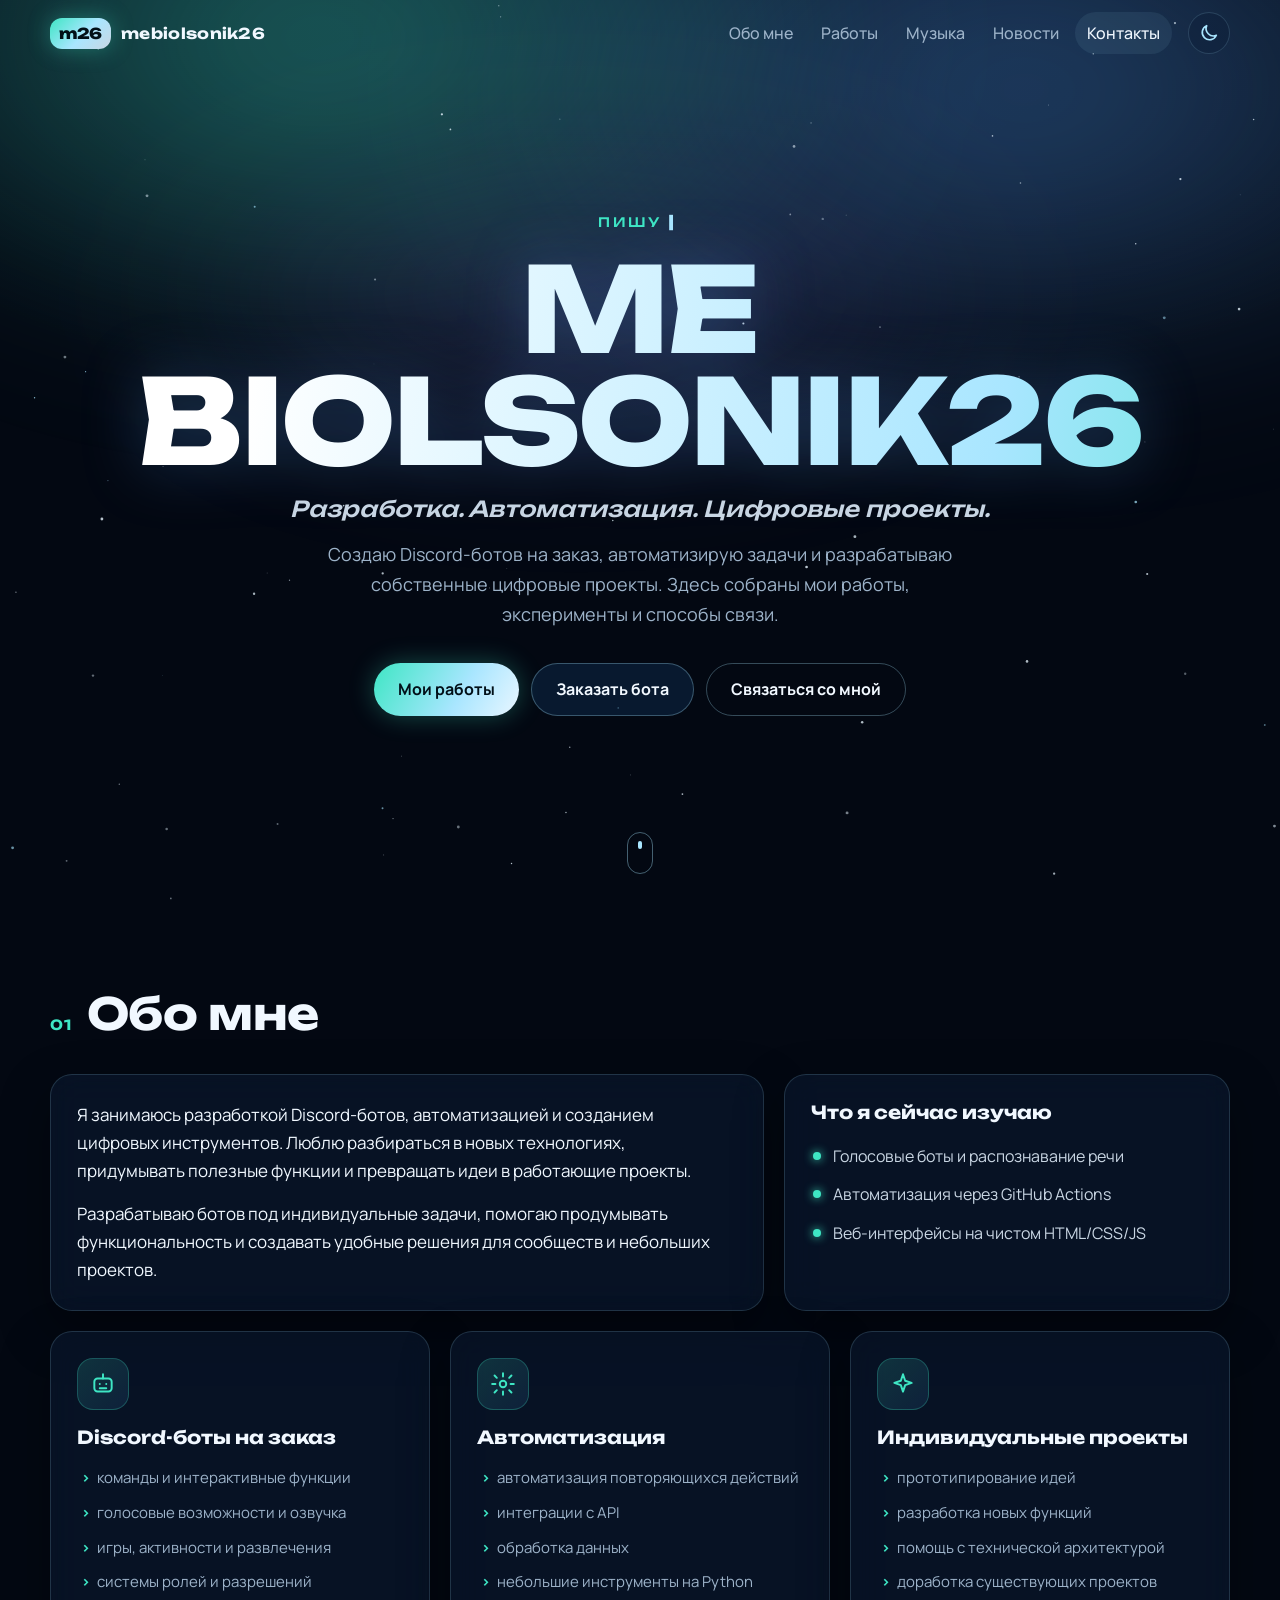
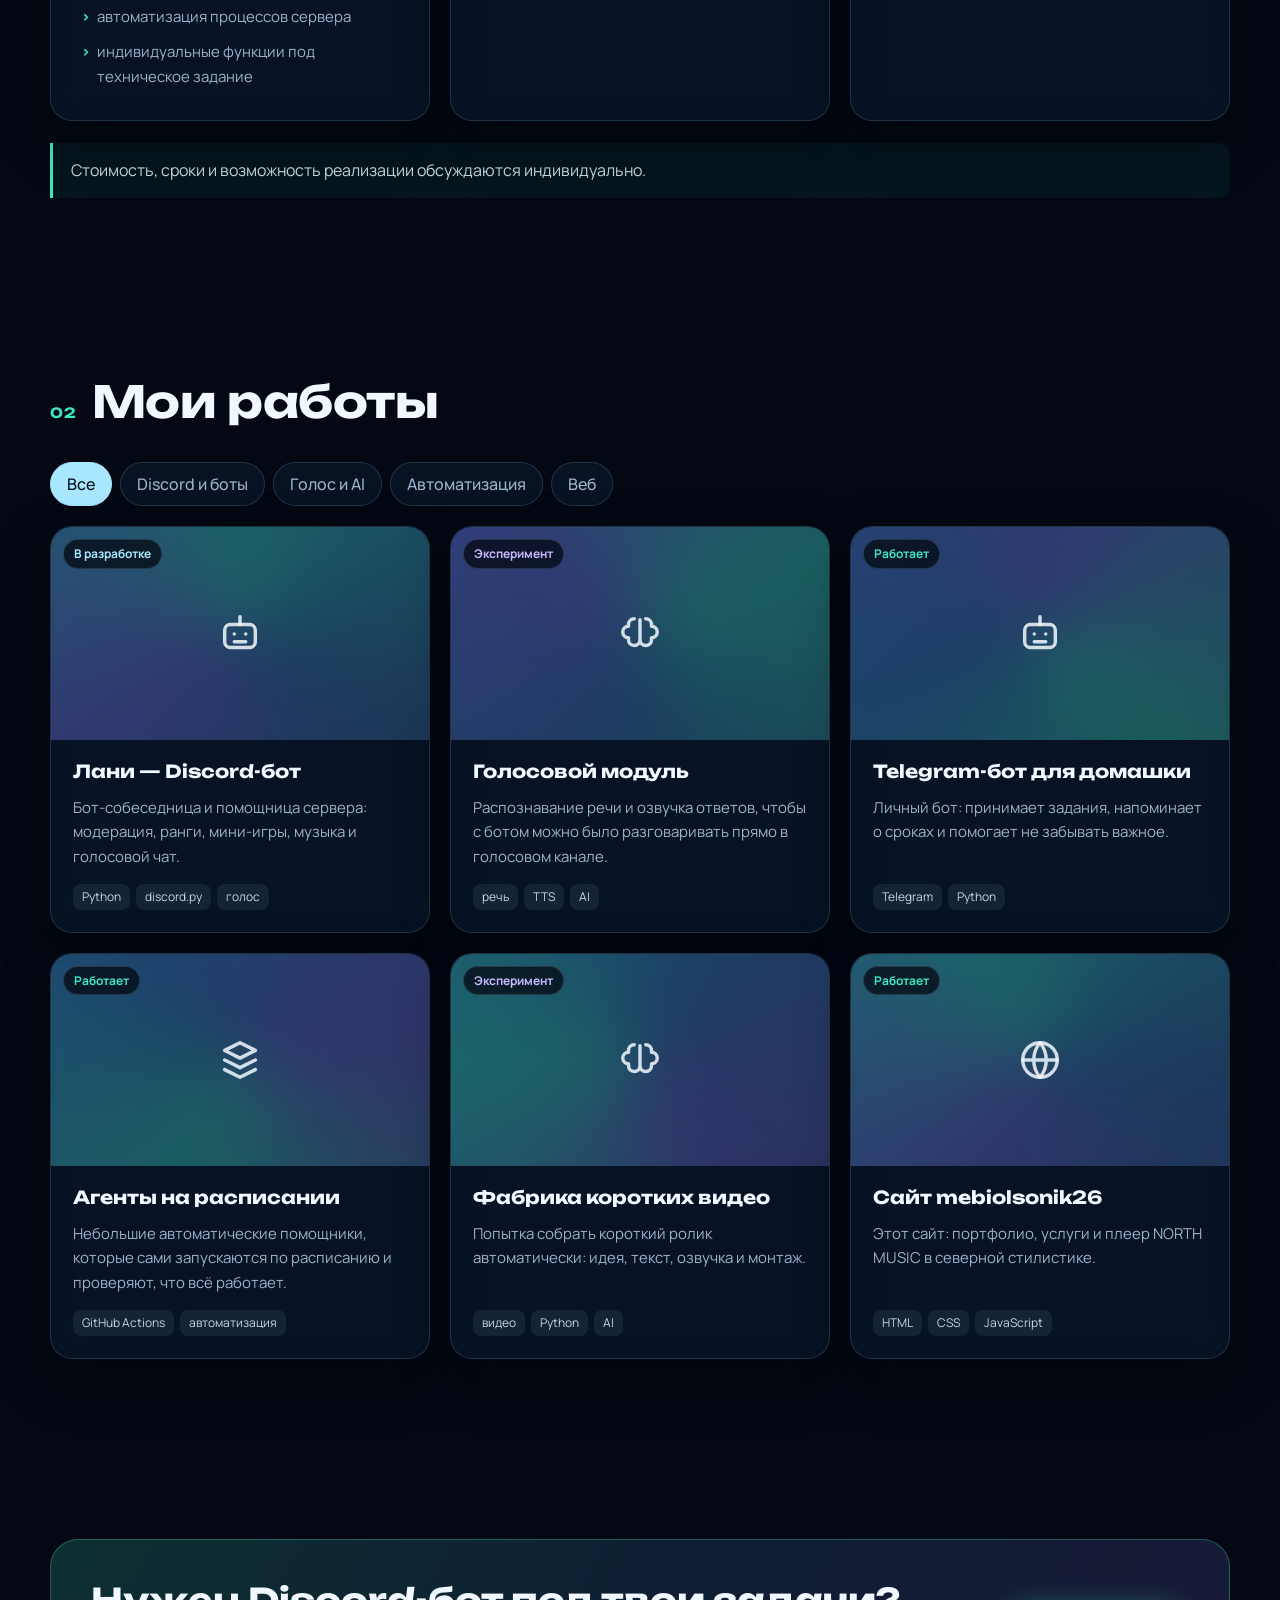
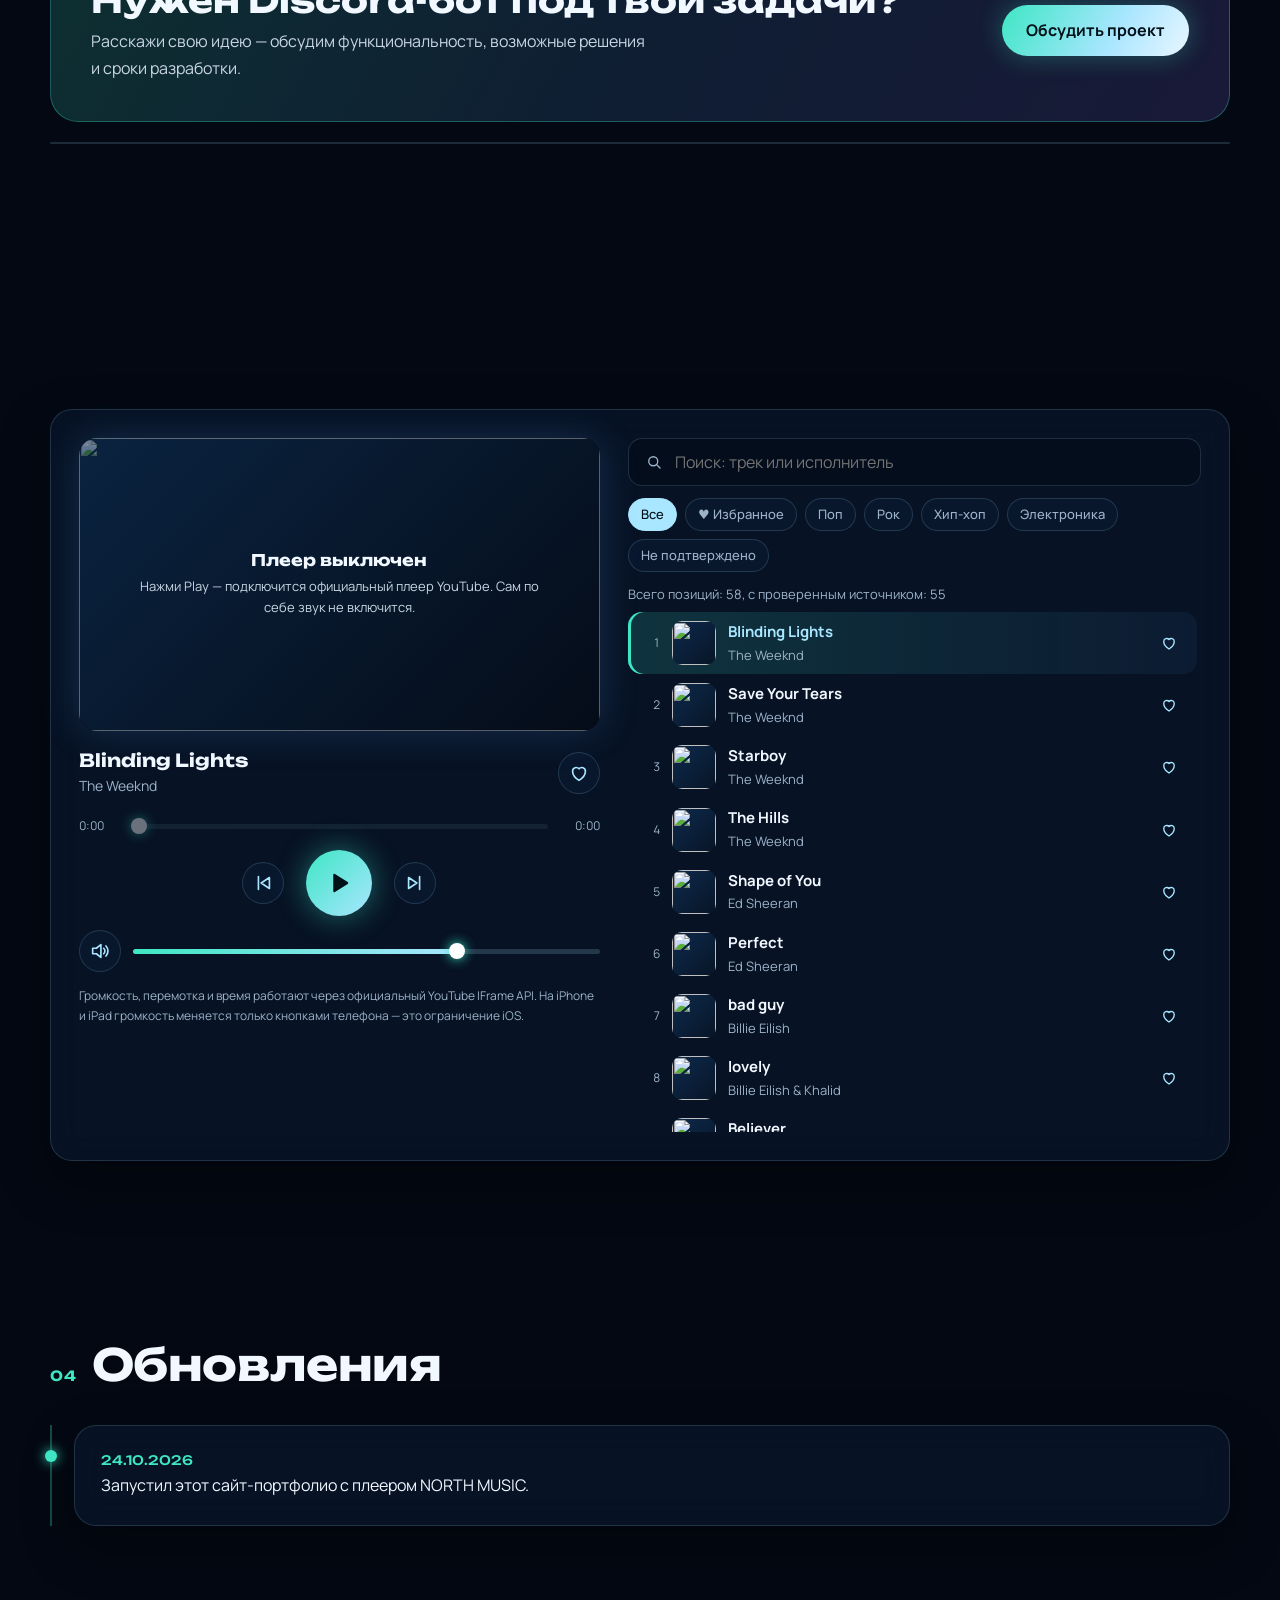
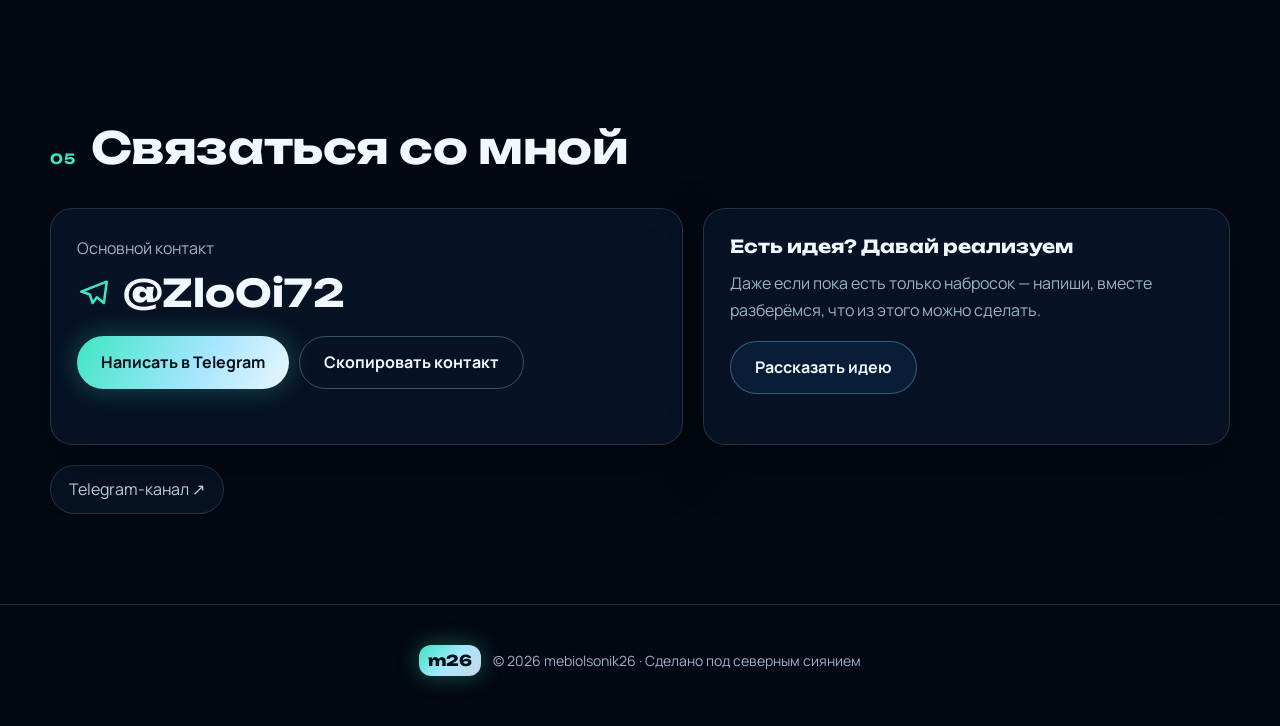
==== index.html @ 03eeb4d4 "Сайт-портфолио mebiolsonik26: портфолио, услуги, плеер NORTH MUSIC Co-Authored-By: Claude Opus 5.5 <" ====
<!doctype html>
<html lang="ru" data-theme="north">
<head>
<meta charset="utf-8">
<meta name="viewport" content="width=device-width, initial-scale=1, viewport-fit=cover">
<title>mebiolsonik26 — Discord-боты и автоматизация</title>
<meta name="description" content="Создаю Discord-ботов на заказ, автоматизирую задачи и разрабатываю собственные цифровые проекты.">
<meta name="theme-color" content="#030812">
<meta property="og:type" content="website">
<meta property="og:title" content="mebiolsonik26 — Discord-боты и автоматизация">
<meta property="og:description" content="Разработка. Автоматизация. Цифровые проекты. Портфолио, услуги и плеер NORTH MUSIC.">
<meta property="og:image" content="https://legusiano.github.io/mebiolsonik26/assets/img/og.png">
<meta property="og:url" content="https://legusiano.github.io/mebiolsonik26/">
<meta name="twitter:card" content="summary_large_image">
<link rel="icon" href="assets/img/favicon.svg" type="image/svg+xml">
<link rel="apple-touch-icon" href="assets/img/icon-180.png">
<link rel="preconnect" href="https://fonts.googleapis.com">
<link rel="preconnect" href="https://fonts.gstatic.com" crossorigin>
<link rel="stylesheet" href="https://fonts.googleapis.com/css2?family=Manrope:wght@400;500;700&family=Unbounded:wght@500;700;800&display=swap">
<link rel="stylesheet" href="assets/css/style.css">
</head>
<body>
<a class="skip" href="#main">Перейти к содержимому</a>
<div class="loader" aria-hidden="true"><span class="logo-mark">m26</span></div>
<div class="progress" aria-hidden="true"><i id="progress"></i></div>

<div class="sky" aria-hidden="true">
  <div class="aurora a1"></div><div class="aurora a2"></div><div class="aurora a3"></div>
  <canvas id="stars"></canvas>
</div>
<div class="glow" id="glow" aria-hidden="true"></div>

<header class="top">
  <a class="brand" href="#hero" aria-label="mebiolsonik26 — наверх"><span class="logo-mark">m26</span><span class="brand-text">mebiolsonik26</span></a>
  <nav class="nav" id="nav" aria-label="Разделы">
    <a href="#about">Обо мне</a><a href="#works">Работы</a><a href="#music">Музыка</a><a href="#updates">Новости</a><a href="#contact">Контакты</a>
  </nav>
  <div class="top-actions">
    <button class="icon-btn" id="theme" type="button" aria-label="Сменить оформление: полярная ночь" title="Полярная ночь">
      <svg viewBox="0 0 24 24" aria-hidden="true"><path d="M20 14.5A8 8 0 0 1 9.5 4a8 8 0 1 0 10.5 10.5z"/></svg>
    </button>
    <button class="icon-btn menu-btn" id="menu" type="button" aria-label="Меню" aria-expanded="false" aria-controls="nav">
      <svg viewBox="0 0 24 24" aria-hidden="true"><path d="M4 7h16M4 12h16M4 17h16"/></svg>
    </button>
  </div>
</header>

<main id="main">
  <section class="hero" id="hero">
    <p class="eyebrow"><span id="typing" aria-hidden="true"></span><span class="sr-only" id="typing-static"></span></p>
    <h1 class="hero-title" id="hero-title">ME BIOLSONIK26</h1>
    <p class="hero-sub" id="hero-sub"></p>
    <p class="hero-text" id="hero-text"></p>
    <div class="hero-actions">
      <a class="btn primary" href="#works">Мои работы</a>
      <a class="btn" data-tg href="https://t.me/ZloOi72" target="_blank" rel="noopener">Заказать бота</a>
      <a class="btn ghost" href="#contact">Связаться со мной</a>
    </div>
    <a class="scroll-hint" href="#about" aria-label="Листать вниз"><span></span></a>
  </section>

  <section class="section" id="about" aria-labelledby="about-h">
    <div class="wrap">
      <h2 class="h2 reveal" id="about-h"><span>01</span>Обо мне</h2>
      <div class="about-grid">
        <div class="glass about-text reveal" id="about-text"></div>
        <div class="glass learning reveal">
          <h3>Что я сейчас изучаю</h3>
          <ul id="learning" class="dots"></ul>
        </div>
      </div>
      <div class="cards services" id="services"></div>
      <p class="note reveal" id="services-note"></p>
    </div>
  </section>

  <section class="section" id="works" aria-labelledby="works-h">
    <div class="wrap">
      <h2 class="h2 reveal" id="works-h"><span>02</span>Мои работы</h2>
      <div class="chips" id="work-filters" role="group" aria-label="Фильтр проектов"></div>
      <div class="cards projects" id="projects"></div>
      <div class="glass soon" id="soon" hidden>
        <h3>Новые проекты скоро</h3>
        <p>Здесь появятся работы, как только они будут готовы к показу.</p>
      </div>
    </div>
  </section>

  <section class="section promo-wrap" id="promo" aria-labelledby="promo-h" hidden>
    <div class="wrap">
      <div class="promo reveal">
        <div>
          <h2 id="promo-h"></h2>
          <p id="promo-text"></p>
        </div>
        <a class="btn primary" data-tg id="promo-btn" href="https://t.me/ZloOi72" target="_blank" rel="noopener"></a>
      </div>
      <a class="banner" id="banner" hidden target="_blank" rel="noopener sponsored"><img alt="" loading="lazy"></a>
    </div>
  </section>

  <section class="section" id="music" aria-labelledby="music-h">
    <div class="wrap">
      <h2 class="h2 reveal" id="music-h"><span>03</span>North Music Player</h2>
      <div class="player glass reveal">
        <div class="stage">
          <div class="screen" id="screen">
            <div class="screen-cover" id="screen-cover">
              <img id="cover" alt="" hidden>
              <div class="screen-msg" id="screen-msg">
                <b>Плеер выключен</b>
                <span>Нажми Play — подключится официальный плеер YouTube. Сам по себе звук не включится.</span>
              </div>
            </div>
            <div id="yt"></div>
          </div>
          <div class="now">
            <div class="now-text"><b id="now-title">Выбери трек</b><span id="now-artist">—</span></div>
            <button class="icon-btn fav" id="now-fav" type="button" aria-label="В избранное" aria-pressed="false">
              <svg viewBox="0 0 24 24" aria-hidden="true"><path d="M12 20s-7-4.4-7-10a4 4 0 0 1 7-2.6A4 4 0 0 1 19 10c0 5.6-7 10-7 10z"/></svg>
            </button>
          </div>
          <div class="seek">
            <span id="t-cur">0:00</span>
            <input type="range" id="seek" min="0" max="1000" value="0" step="1" aria-label="Перемотка" disabled>
            <span id="t-dur">0:00</span>
          </div>
          <div class="controls">
            <button class="icon-btn" id="prev" type="button" aria-label="Предыдущий трек"><svg viewBox="0 0 24 24" aria-hidden="true"><path d="M7 5v14M19 6l-9 6 9 6z"/></svg></button>
            <button class="play" id="play" type="button" aria-label="Играть"><svg viewBox="0 0 24 24" aria-hidden="true" id="play-ico"><path d="M8 5l11 7-11 7z"/></svg></button>
            <button class="icon-btn" id="next" type="button" aria-label="Следующий трек"><svg viewBox="0 0 24 24" aria-hidden="true"><path d="M17 5v14M5 6l9 6-9 6z"/></svg></button>
          </div>
          <div class="volume">
            <button class="icon-btn" id="mute" type="button" aria-label="Выключить звук" aria-pressed="false"><svg viewBox="0 0 24 24" aria-hidden="true" id="mute-ico"><path d="M4 9h4l5-4v14l-5-4H4zM16 9a4 4 0 0 1 0 6M18.5 6.5a8 8 0 0 1 0 11"/></svg></button>
            <input type="range" id="vol" min="0" max="100" value="70" aria-label="Громкость">
          </div>
          <p class="player-note" id="player-note">Громкость, перемотка и время работают через официальный YouTube IFrame API. На iPhone и iPad громкость меняется только кнопками телефона — это ограничение iOS.</p>
        </div>
        <div class="library">
          <div class="lib-tools">
            <label class="search"><span class="sr-only">Поиск по названию и исполнителю</span>
              <svg viewBox="0 0 24 24" aria-hidden="true"><circle cx="11" cy="11" r="6"/><path d="M20 20l-4.5-4.5"/></svg>
              <input type="search" id="q" placeholder="Поиск: трек или исполнитель" autocomplete="off">
            </label>
            <div class="chips small" id="track-filters" role="group" aria-label="Фильтр треков"></div>
          </div>
          <p class="lib-count" id="lib-count" aria-live="polite"></p>
          <ol class="tracks" id="tracks"></ol>
        </div>
      </div>
    </div>
  </section>

  <section class="section" id="updates" aria-labelledby="updates-h">
    <div class="wrap">
      <h2 class="h2 reveal" id="updates-h"><span>04</span>Обновления</h2>
      <ol class="timeline" id="timeline"></ol>
    </div>
  </section>

  <section class="section" id="contact" aria-labelledby="contact-h">
    <div class="wrap">
      <h2 class="h2 reveal" id="contact-h"><span>05</span>Связаться со мной</h2>
      <div class="contact-grid">
        <div class="glass contact-main reveal">
          <p class="muted">Основной контакт</p>
          <p class="tg-handle"><svg viewBox="0 0 24 24" aria-hidden="true"><path d="M21 4L3 11l6 2 2 6 3-4 5 4z"/></svg><span id="tg-handle">@ZloOi72</span></p>
          <div class="row">
            <a class="btn primary" data-tg href="https://t.me/ZloOi72" target="_blank" rel="noopener">Написать в Telegram</a>
            <button class="btn ghost" id="copy-tg" type="button">Скопировать контакт</button>
          </div>
          <p class="copied" id="copied" role="status" aria-live="polite"></p>
        </div>
        <div class="glass reveal" id="idea">
          <h3 id="idea-h"></h3>
          <p id="idea-text"></p>
          <a class="btn" data-tg href="https://t.me/ZloOi72" target="_blank" rel="noopener">Рассказать идею</a>
        </div>
      </div>
      <div class="links" id="links"></div>
    </div>
  </section>
</main>

<footer class="foot">
  <span class="logo-mark">m26</span>
  <p>© <span id="year">2026</span> mebiolsonik26 · Сделано под северным сиянием</p>
</footer>

<a class="order-float" data-tg id="order-float" href="https://t.me/ZloOi72" target="_blank" rel="noopener" hidden>Заказать бота</a>
<button class="to-top" id="to-top" type="button" aria-label="Наверх"><svg viewBox="0 0 24 24" aria-hidden="true"><path d="M6 14l6-6 6 6"/></svg></button>

<noscript><p class="noscript">Для портфолио и плеера нужен JavaScript. Связаться можно в Telegram: <a href="https://t.me/ZloOi72">@ZloOi72</a></p></noscript>

<script src="data/site.js"></script>
<script src="data/projects.js"></script>
<script src="data/tracks.js"></script>
<script src="assets/js/main.js"></script>
<script src="assets/js/player.js"></script>
</body>
</html>
---- assets/css/style.css ----
/* mebiolsonik26 — северное сияние */
:root {
  --bg: #030812;
  --bg2: #071226;
  --ice: #a9e6ff;
  --teal: #3ee6c4;
  --blue: #5aa9ff;
  --violet: #8f7bff;
  --silver: #c9d6e3;
  --text: #f1f8ff;
  --muted: #9db3c9;
  --glass: rgba(14, 32, 58, .46);
  --glass-brd: rgba(169, 230, 255, .16);
  --radius: 22px;
  --aurora-op: .55;
  --head: "Unbounded", "Segoe UI", system-ui, sans-serif;
  --body: "Manrope", "Segoe UI", system-ui, sans-serif;
  color-scheme: dark;
}
:root[data-theme="night"] {
  --bg: #010308;
  --bg2: #030915;
  --glass: rgba(6, 16, 32, .62);
  --glass-brd: rgba(169, 230, 255, .1);
  --aurora-op: .28;
}
*, *::before, *::after { box-sizing: border-box; }
html { scroll-behavior: smooth; scroll-padding-top: 76px; -webkit-text-size-adjust: 100%; }
body {
  margin: 0; min-height: 100vh; overflow-x: hidden;
  background: radial-gradient(120% 80% at 50% 0%, var(--bg2), var(--bg) 60%) fixed, var(--bg);
  color: var(--text); font: 16px/1.65 var(--body);
}
img { max-width: 100%; display: block; }
a { color: var(--ice); }
button, input { font: inherit; color: inherit; }
svg { width: 22px; height: 22px; fill: none; stroke: currentColor; stroke-width: 1.8; stroke-linecap: round; stroke-linejoin: round; }
:focus-visible { outline: 2px solid var(--teal); outline-offset: 3px; border-radius: 10px; }
.sr-only { position: absolute; width: 1px; height: 1px; overflow: hidden; clip: rect(0 0 0 0); white-space: nowrap; }
.skip { position: fixed; left: 12px; top: -60px; z-index: 100; padding: 10px 16px; border-radius: 12px; background: var(--ice); color: #021; font-weight: 700; }
.skip:focus { top: 12px; }
.muted { color: var(--muted); margin: 0; }

/* ---------- фон: сияние + звёзды ---------- */
.sky { position: fixed; inset: 0; z-index: -1; overflow: hidden; pointer-events: none; }
.aurora { position: absolute; width: 90vmax; height: 50vmax; border-radius: 50%; filter: blur(70px); opacity: var(--aurora-op); mix-blend-mode: screen; transition: opacity .8s; }
.a1 { top: -22vmax; left: -20vmax; background: radial-gradient(closest-side, rgba(62, 230, 196, .7), transparent); animation: drift1 26s ease-in-out infinite alternate; }
.a2 { top: -18vmax; right: -25vmax; background: radial-gradient(closest-side, rgba(90, 169, 255, .6), transparent); animation: drift2 32s ease-in-out infinite alternate; }
.a3 { top: 10vmax; left: 10vmax; width: 70vmax; height: 26vmax; background: radial-gradient(closest-side, rgba(143, 123, 255, .35), transparent); animation: drift3 38s ease-in-out infinite alternate; }
@keyframes drift1 { to { transform: translate(18vmax, 8vmax) rotate(12deg) scale(1.1); } }
@keyframes drift2 { to { transform: translate(-16vmax, 10vmax) rotate(-10deg) scale(.95); } }
@keyframes drift3 { to { transform: translate(-12vmax, -6vmax) rotate(8deg) scale(1.2); } }
#stars { position: absolute; inset: 0; width: 100%; height: 100%; }
.glow { position: fixed; z-index: 0; width: 280px; height: 280px; margin: -140px 0 0 -140px; border-radius: 50%; pointer-events: none; opacity: 0;
  background: radial-gradient(closest-side, rgba(169, 230, 255, .12), transparent); transition: opacity .4s; left: 0; top: 0; }
.glow.on { opacity: 1; }

/* ---------- загрузка, прогресс ---------- */
.loader { position: fixed; inset: 0; z-index: 90; display: grid; place-items: center; background: var(--bg); transition: opacity .5s, visibility .5s; }
.loader .logo-mark { font-size: 28px; animation: pulse 1.2s ease-in-out infinite; }
body.ready .loader { opacity: 0; visibility: hidden; }
@keyframes pulse { 50% { opacity: .35; } }
.progress { position: fixed; top: 0; left: 0; right: 0; height: 3px; z-index: 60; }
.progress i { display: block; height: 100%; width: 100%; transform-origin: 0 50%; transform: scaleX(0); background: linear-gradient(90deg, var(--teal), var(--ice), var(--violet)); }

/* ---------- шапка ---------- */
.logo-mark { display: inline-grid; place-items: center; font: 800 15px/1 var(--head); letter-spacing: -.02em; padding: 8px 9px; border-radius: 12px;
  color: #021018; background: linear-gradient(135deg, var(--teal), var(--ice) 55%, var(--silver)); box-shadow: 0 0 22px rgba(62, 230, 196, .35); }
.top { position: fixed; top: 0; left: 0; right: 0; z-index: 50; display: flex; align-items: center; gap: 16px; padding: 12px max(16px, calc((100vw - 1180px) / 2));
  transition: background .3s, border-color .3s; border-bottom: 1px solid transparent; }
.top.scrolled { background: rgba(3, 8, 18, .72); backdrop-filter: blur(14px); -webkit-backdrop-filter: blur(14px); border-color: var(--glass-brd); }
.brand { display: flex; align-items: center; gap: 10px; text-decoration: none; color: var(--text); font: 700 15px var(--head); letter-spacing: .02em; }
.nav { display: flex; gap: 4px; margin-left: auto; }
.nav a { color: var(--muted); text-decoration: none; padding: 8px 12px; border-radius: 999px; font-weight: 500; transition: color .2s, background .2s; }
.nav a:hover, .nav a.active { color: var(--text); background: rgba(169, 230, 255, .08); }
.top-actions { display: flex; gap: 6px; }
.icon-btn { display: inline-grid; place-items: center; width: 42px; height: 42px; border-radius: 50%; border: 1px solid var(--glass-brd); background: var(--glass); cursor: pointer; color: var(--ice); transition: transform .2s, background .2s, border-color .2s; }
.icon-btn:hover { background: rgba(169, 230, 255, .12); border-color: rgba(169, 230, 255, .35); transform: translateY(-1px); }
.icon-btn:disabled { opacity: .4; cursor: not-allowed; transform: none; }
.menu-btn { display: none; }

/* ---------- кнопки ---------- */
.btn { display: inline-flex; align-items: center; justify-content: center; gap: 8px; min-height: 48px; padding: 12px 24px; border-radius: 999px; cursor: pointer;
  font-weight: 700; text-decoration: none; color: var(--text); border: 1px solid rgba(169, 230, 255, .3); background: rgba(14, 40, 72, .55);
  transition: transform .25s, box-shadow .25s, background .25s; }
.btn:hover { transform: translateY(-3px); box-shadow: 0 10px 30px rgba(62, 230, 196, .2); }
.btn.primary { color: #021018; border: 0; background: linear-gradient(120deg, var(--teal), var(--ice) 60%, #e9f6ff); box-shadow: 0 0 26px rgba(62, 230, 196, .3); }
.btn.ghost { background: transparent; }

/* ---------- первый экран ---------- */
.hero { min-height: 100vh; min-height: 100svh; display: flex; flex-direction: column; align-items: center; justify-content: center; text-align: center; padding: 110px 16px 80px; position: relative; }
.eyebrow { min-height: 1.6em; margin: 0 0 18px; font: 500 13px var(--head); letter-spacing: .18em; color: var(--teal); text-transform: uppercase; }
#typing::after { content: "▍"; margin-left: 2px; animation: blink 1s steps(1) infinite; color: var(--ice); }
@keyframes blink { 50% { opacity: 0; } }
.hero-title { margin: 0; font: 800 clamp(40px, 10vw, 118px)/.95 var(--head); letter-spacing: -.02em;
  background: linear-gradient(100deg, #fff 10%, var(--ice) 40%, var(--teal) 60%, var(--silver) 85%); background-size: 200% 100%;
  -webkit-background-clip: text; background-clip: text; color: transparent; animation: sheen 9s ease-in-out infinite alternate; filter: drop-shadow(0 0 30px rgba(90, 169, 255, .25)); }
@keyframes sheen { to { background-position: 100% 0; } }
.hero-sub { margin: 18px 0 0; font: 500 clamp(16px, 2.4vw, 22px) var(--head); color: var(--silver); font-style: italic; }
.hero-text { max-width: 640px; margin: 18px auto 0; color: var(--muted); font-size: clamp(15px, 1.8vw, 18px); }
.hero-actions { display: flex; flex-wrap: wrap; justify-content: center; gap: 12px; margin-top: 34px; }
.scroll-hint { position: absolute; bottom: 26px; width: 26px; height: 42px; border-radius: 14px; border: 1.5px solid rgba(169, 230, 255, .4); }
.scroll-hint span { position: absolute; left: 50%; top: 8px; width: 4px; height: 8px; margin-left: -2px; border-radius: 2px; background: var(--ice); animation: wheel 1.8s ease-in-out infinite; }
@keyframes wheel { 60% { transform: translateY(12px); opacity: 0; } 61% { transform: none; opacity: 0; } }

/* ---------- секции ---------- */
.section { padding: 90px 16px; position: relative; }
.wrap { max-width: 1180px; margin: 0 auto; }
.h2 { display: flex; align-items: baseline; gap: 14px; margin: 0 0 36px; font: 700 clamp(26px, 4.4vw, 44px)/1.1 var(--head); letter-spacing: -.01em; }
.h2 span { font-size: 14px; color: var(--teal); letter-spacing: .1em; }
h3 { margin: 0 0 12px; font: 700 18px/1.3 var(--head); }
.glass { position: relative; padding: 26px; border-radius: var(--radius); border: 1px solid var(--glass-brd); background: var(--glass);
  backdrop-filter: blur(16px) saturate(1.2); -webkit-backdrop-filter: blur(16px) saturate(1.2); box-shadow: 0 20px 50px rgba(0, 0, 0, .35); }
.reveal { opacity: 0; transform: translateY(26px); transition: opacity .8s ease, transform .8s ease; }
.reveal.in { opacity: 1; transform: none; }
.note { margin: 22px 0 0; padding: 14px 18px; border-left: 3px solid var(--teal); border-radius: 0 12px 12px 0; background: rgba(62, 230, 196, .06); color: var(--silver); }

.about-grid { display: grid; grid-template-columns: 1.6fr 1fr; gap: 20px; }
.about-text p { margin: 0 0 14px; font-size: 17px; }
.about-text p:last-child { margin: 0; }
.dots { margin: 0; padding: 0; list-style: none; }
.dots li { position: relative; padding: 6px 0 6px 22px; color: var(--silver); }
.dots li::before { content: ""; position: absolute; left: 2px; top: 15px; width: 8px; height: 8px; border-radius: 50%; background: var(--teal); box-shadow: 0 0 10px var(--teal); }

.cards { display: grid; gap: 20px; margin-top: 20px; }
.services { grid-template-columns: repeat(3, 1fr); }
.service { transition: transform .35s, border-color .35s; }
.service:hover, .project:hover { transform: translateY(-6px); border-color: rgba(62, 230, 196, .4); }
.service .ico { display: grid; place-items: center; width: 52px; height: 52px; margin-bottom: 16px; border-radius: 16px; color: var(--teal);
  background: linear-gradient(135deg, rgba(62, 230, 196, .16), rgba(90, 169, 255, .1)); border: 1px solid rgba(62, 230, 196, .25); }
.service .ico svg { width: 26px; height: 26px; }
.service ul { margin: 0; padding: 0; list-style: none; }
.service li { padding: 5px 0 5px 20px; position: relative; color: var(--muted); font-size: 15px; }
.service li::before { content: "›"; position: absolute; left: 4px; color: var(--teal); font-weight: 700; }

/* ---------- портфолио ---------- */
.chips { display: flex; flex-wrap: wrap; gap: 8px; }
.chip { padding: 8px 16px; border-radius: 999px; border: 1px solid var(--glass-brd); background: var(--glass); color: var(--muted); cursor: pointer; font-weight: 500; transition: all .2s; }
.chip:hover { color: var(--text); }
.chip[aria-pressed="true"] { color: #021018; background: var(--ice); border-color: var(--ice); }
.chips.small .chip { padding: 5px 12px; font-size: 13px; }
.projects { grid-template-columns: repeat(3, 1fr); }
.project { padding: 0; overflow: hidden; display: flex; flex-direction: column; transition: transform .35s, border-color .35s, opacity .35s; }
.project.hide { display: none; }
.project .thumb { aspect-ratio: 16 / 9; position: relative; overflow: hidden; background: linear-gradient(135deg, #0a2340, #06111f); }
.project .thumb img { width: 100%; height: 100%; object-fit: cover; transition: transform .6s; }
.project:hover .thumb img { transform: scale(1.06); }
.thumb-art { position: absolute; inset: 0; display: grid; place-items: center; }
.thumb-art::before { content: ""; position: absolute; inset: -30%; background: conic-gradient(from var(--h, 0deg), rgba(62, 230, 196, .35), rgba(90, 169, 255, .25), rgba(143, 123, 255, .3), rgba(62, 230, 196, .35)); filter: blur(30px); }
.thumb-art svg { position: relative; width: 46px; height: 46px; color: rgba(241, 248, 255, .85); }
.status { position: absolute; top: 12px; left: 12px; padding: 4px 10px; border-radius: 999px; font-size: 12px; font-weight: 700; background: rgba(3, 8, 18, .75); border: 1px solid var(--glass-brd); }
.status.ok { color: var(--teal); } .status.dev { color: var(--ice); } .status.exp { color: #c7b8ff; }
.project .body { padding: 20px 22px 22px; display: flex; flex-direction: column; flex: 1; }
.project p { margin: 0 0 14px; color: var(--muted); font-size: 15px; flex: 1; }
.tags { display: flex; flex-wrap: wrap; gap: 6px; }
.tag { font-size: 12px; padding: 3px 9px; border-radius: 8px; background: rgba(169, 230, 255, .08); color: var(--silver); }
.project .btn { margin-top: 16px; min-height: 40px; padding: 8px 18px; align-self: flex-start; }
.soon { margin-top: 20px; text-align: center; }
.soon p { margin: 0; color: var(--muted); }

/* ---------- промо ---------- */
.promo { display: flex; align-items: center; justify-content: space-between; gap: 24px; padding: 40px; border-radius: 28px; position: relative; overflow: hidden;
  background: linear-gradient(120deg, rgba(62, 230, 196, .18), rgba(90, 169, 255, .14) 50%, rgba(143, 123, 255, .16)); border: 1px solid rgba(62, 230, 196, .3); }
.promo::after { content: ""; position: absolute; inset: 0; background: linear-gradient(100deg, transparent 30%, rgba(255, 255, 255, .08) 50%, transparent 70%); transform: translateX(-100%); animation: shine 6s ease-in-out infinite; pointer-events: none; }
@keyframes shine { 40%, 100% { transform: translateX(100%); } }
.promo h2 { margin: 0 0 8px; font: 700 clamp(22px, 3.4vw, 34px)/1.2 var(--head); }
.promo p { margin: 0; color: var(--silver); max-width: 560px; }
.promo .btn { flex-shrink: 0; }
.banner { display: block; margin-top: 20px; border-radius: 18px; overflow: hidden; border: 1px solid var(--glass-brd); }

/* ---------- плеер ---------- */
.player { display: grid; grid-template-columns: minmax(0, 1fr) minmax(0, 1.1fr); gap: 28px; padding: 28px; }
.screen { position: relative; aspect-ratio: 16 / 9; border-radius: 18px; overflow: hidden; background: #000; box-shadow: 0 0 40px rgba(90, 169, 255, .18); }
.screen iframe, #yt { position: absolute; inset: 0; width: 100%; height: 100%; border: 0; }
.screen-cover { position: absolute; inset: 0; z-index: 2; display: grid; place-items: center; background: linear-gradient(135deg, #0a2340, #050c18); }
.screen-cover img { position: absolute; inset: 0; width: 100%; height: 100%; object-fit: cover; opacity: .45; }
.screen-msg { position: relative; display: flex; flex-direction: column; gap: 6px; max-width: 80%; text-align: center; font-size: 13px; color: var(--silver); }
.screen-msg b { font: 700 16px var(--head); color: var(--text); }
.screen.live .screen-cover { display: none; }
.now { display: flex; align-items: center; gap: 12px; margin-top: 18px; }
.now-text { flex: 1; min-width: 0; }
.now-text b { display: block; font: 700 18px/1.3 var(--head); white-space: nowrap; overflow: hidden; text-overflow: ellipsis; }
.now-text span { color: var(--muted); font-size: 14px; }
.fav[aria-pressed="true"] svg { fill: var(--teal); stroke: var(--teal); }
.seek, .volume { display: flex; align-items: center; gap: 12px; margin-top: 14px; font-size: 12px; color: var(--muted); font-variant-numeric: tabular-nums; }
.seek span { width: 40px; } .seek span:last-child { text-align: right; }
input[type="range"] { flex: 1; height: 28px; margin: 0; background: transparent; -webkit-appearance: none; appearance: none; cursor: pointer; --p: 0%; }
input[type="range"]::-webkit-slider-runnable-track { height: 5px; border-radius: 3px; background: linear-gradient(90deg, var(--teal), var(--ice) var(--p), rgba(169, 230, 255, .18) var(--p)); }
input[type="range"]::-moz-range-track { height: 5px; border-radius: 3px; background: rgba(169, 230, 255, .18); }
input[type="range"]::-moz-range-progress { height: 5px; border-radius: 3px; background: linear-gradient(90deg, var(--teal), var(--ice)); }
input[type="range"]::-webkit-slider-thumb { -webkit-appearance: none; width: 16px; height: 16px; margin-top: -5.5px; border-radius: 50%; background: #fff; box-shadow: 0 0 12px var(--teal); }
input[type="range"]::-moz-range-thumb { width: 16px; height: 16px; border: 0; border-radius: 50%; background: #fff; box-shadow: 0 0 12px var(--teal); }
input[type="range"]:disabled { opacity: .4; cursor: not-allowed; }
.controls { display: flex; align-items: center; justify-content: center; gap: 22px; margin-top: 10px; }
.play { display: grid; place-items: center; width: 66px; height: 66px; border-radius: 50%; border: 0; cursor: pointer; color: #021018;
  background: linear-gradient(135deg, var(--teal), var(--ice)); box-shadow: 0 0 30px rgba(62, 230, 196, .45); transition: transform .2s; }
.play:hover { transform: scale(1.06); }
.play svg { width: 28px; height: 28px; fill: currentColor; }
.player-note { margin: 14px 0 0; font-size: 12px; color: var(--muted); }
.library { display: flex; flex-direction: column; min-width: 0; }
.lib-tools { display: flex; flex-direction: column; gap: 12px; }
.search { display: flex; align-items: center; gap: 10px; padding: 0 16px; border-radius: 14px; border: 1px solid var(--glass-brd); background: rgba(3, 8, 18, .5); }
.search svg { color: var(--muted); flex-shrink: 0; width: 18px; height: 18px; }
.search input { flex: 1; min-width: 0; height: 46px; border: 0; background: none; outline: none; }
.search:focus-within { border-color: var(--teal); }
.lib-count { margin: 12px 0 6px; font-size: 13px; color: var(--muted); }
.tracks { list-style: none; margin: 0; padding: 0 4px 0 0; max-height: 520px; overflow-y: auto; scrollbar-width: thin; scrollbar-color: rgba(169, 230, 255, .25) transparent; }
.track { display: flex; align-items: center; gap: 12px; padding: 8px 10px; border-radius: 14px; transition: background .2s; }
.track:hover { background: rgba(169, 230, 255, .06); }
.track.current { background: linear-gradient(90deg, rgba(62, 230, 196, .16), rgba(90, 169, 255, .06)); box-shadow: inset 3px 0 0 var(--teal); }
.track .n { width: 22px; text-align: right; font-size: 12px; color: var(--muted); font-variant-numeric: tabular-nums; flex-shrink: 0; }
.track .pick { flex: 1; min-width: 0; display: flex; align-items: center; gap: 12px; padding: 0; border: 0; background: none; text-align: left; cursor: pointer; }
.track .pick:disabled { cursor: default; }
.track .mini { width: 44px; height: 44px; border-radius: 10px; object-fit: cover; flex-shrink: 0; background: linear-gradient(135deg, #0d2a4d, #081526); }
.track .meta { min-width: 0; }
.track .meta b { display: block; font-weight: 700; font-size: 15px; white-space: nowrap; overflow: hidden; text-overflow: ellipsis; }
.track .meta span { display: block; font-size: 13px; color: var(--muted); white-space: nowrap; overflow: hidden; text-overflow: ellipsis; }
.track.current .meta b { color: var(--ice); }
.track.unconfirmed .meta b { color: var(--muted); font-style: italic; }
.track .fav { width: 36px; height: 36px; border: 0; background: none; }
.track .fav svg { width: 18px; height: 18px; }
.eq { display: none; gap: 2px; align-items: flex-end; height: 14px; flex-shrink: 0; }
.track.current.playing .eq { display: flex; }
.eq i { width: 3px; background: var(--teal); animation: eq 1s ease-in-out infinite; }
.eq i:nth-child(2) { animation-delay: .2s; } .eq i:nth-child(3) { animation-delay: .4s; }
@keyframes eq { 0%, 100% { height: 4px; } 50% { height: 14px; } }

/* ---------- новости ---------- */
.timeline { list-style: none; margin: 0; padding: 0 0 0 22px; border-left: 2px solid rgba(62, 230, 196, .3); }
.timeline li { position: relative; margin-bottom: 18px; }
.timeline li::before { content: ""; position: absolute; left: -30px; top: 24px; width: 12px; height: 12px; border-radius: 50%; background: var(--teal); box-shadow: 0 0 12px var(--teal); }
.timeline time { display: block; font: 500 13px var(--head); color: var(--teal); margin-bottom: 4px; }
.timeline p { margin: 0; }

/* ---------- контакты ---------- */
.contact-grid { display: grid; grid-template-columns: 1.2fr 1fr; gap: 20px; }
.tg-handle { display: flex; align-items: center; gap: 12px; margin: 8px 0 20px; font: 700 clamp(26px, 4vw, 38px) var(--head); }
.tg-handle svg { width: 34px; height: 34px; color: var(--teal); }
.row { display: flex; flex-wrap: wrap; gap: 10px; }
.copied { min-height: 1.4em; margin: 10px 0 0; color: var(--teal); font-size: 14px; }
#idea p { color: var(--muted); margin: 0 0 18px; }
.links { display: flex; flex-wrap: wrap; gap: 10px; margin-top: 20px; }
.links a { padding: 10px 18px; border-radius: 999px; text-decoration: none; color: var(--silver); border: 1px solid var(--glass-brd); background: var(--glass); transition: color .2s, border-color .2s; }
.links a:hover { color: var(--text); border-color: var(--teal); }

/* ---------- низ ---------- */
.foot { display: flex; align-items: center; justify-content: center; gap: 12px; padding: 40px 16px 50px; color: var(--muted); font-size: 14px; border-top: 1px solid var(--glass-brd); }
.foot p { margin: 0; }
.to-top, .order-float { position: fixed; z-index: 40; transition: opacity .3s, transform .3s, visibility .3s; }
.to-top { right: 18px; bottom: 18px; width: 48px; height: 48px; display: grid; place-items: center; border-radius: 50%; border: 1px solid var(--glass-brd); background: rgba(7, 18, 38, .85); color: var(--ice); cursor: pointer; opacity: 0; visibility: hidden; transform: translateY(10px); }
.to-top.on { opacity: 1; visibility: visible; transform: none; }
.order-float { right: 76px; bottom: 18px; padding: 12px 20px; border-radius: 999px; font-weight: 700; text-decoration: none; color: #021018; background: linear-gradient(120deg, var(--teal), var(--ice)); box-shadow: 0 8px 24px rgba(62, 230, 196, .3); opacity: 0; visibility: hidden; transform: translateY(10px); }
.order-float.on { opacity: 1; visibility: visible; transform: none; }
.noscript { position: fixed; bottom: 0; left: 0; right: 0; z-index: 99; margin: 0; padding: 14px; text-align: center; background: var(--bg2); }

/* ---------- адаптив ---------- */
@media (max-width: 980px) {
  .services, .projects { grid-template-columns: repeat(2, 1fr); }
  .player { grid-template-columns: 1fr; }
  .tracks { max-height: 460px; }
}
@media (max-width: 760px) {
  .menu-btn { display: inline-grid; }
  .nav { position: fixed; top: 66px; left: 16px; right: 16px; flex-direction: column; padding: 10px; border-radius: 18px; background: rgba(5, 12, 26, .96); border: 1px solid var(--glass-brd);
    opacity: 0; visibility: hidden; transform: translateY(-8px); transition: opacity .25s, transform .25s, visibility .25s; }
  .nav.open { opacity: 1; visibility: visible; transform: none; }
  .nav a { padding: 12px 14px; }
  .about-grid, .contact-grid, .services, .projects { grid-template-columns: 1fr; }
  .section { padding: 70px 16px; }
  .glass { padding: 22px; }
  .player { padding: 18px; gap: 20px; }
  .promo { flex-direction: column; align-items: flex-start; padding: 28px 22px; }
  .hero-actions .btn { flex: 1 1 100%; }
  .order-float { right: 74px; padding: 12px 16px; font-size: 14px; }
  .aurora { filter: blur(50px); }
}
@media (max-width: 380px) { .brand-text { display: none; } }

/* без анимаций по системной настройке */
@media (prefers-reduced-motion: reduce) {
  html { scroll-behavior: auto; }
  *, *::before, *::after { animation: none !important; transition: none !important; }
  .reveal { opacity: 1; transform: none; }
  #typing::after { display: none; }
}
.lite .aurora { animation: none; }
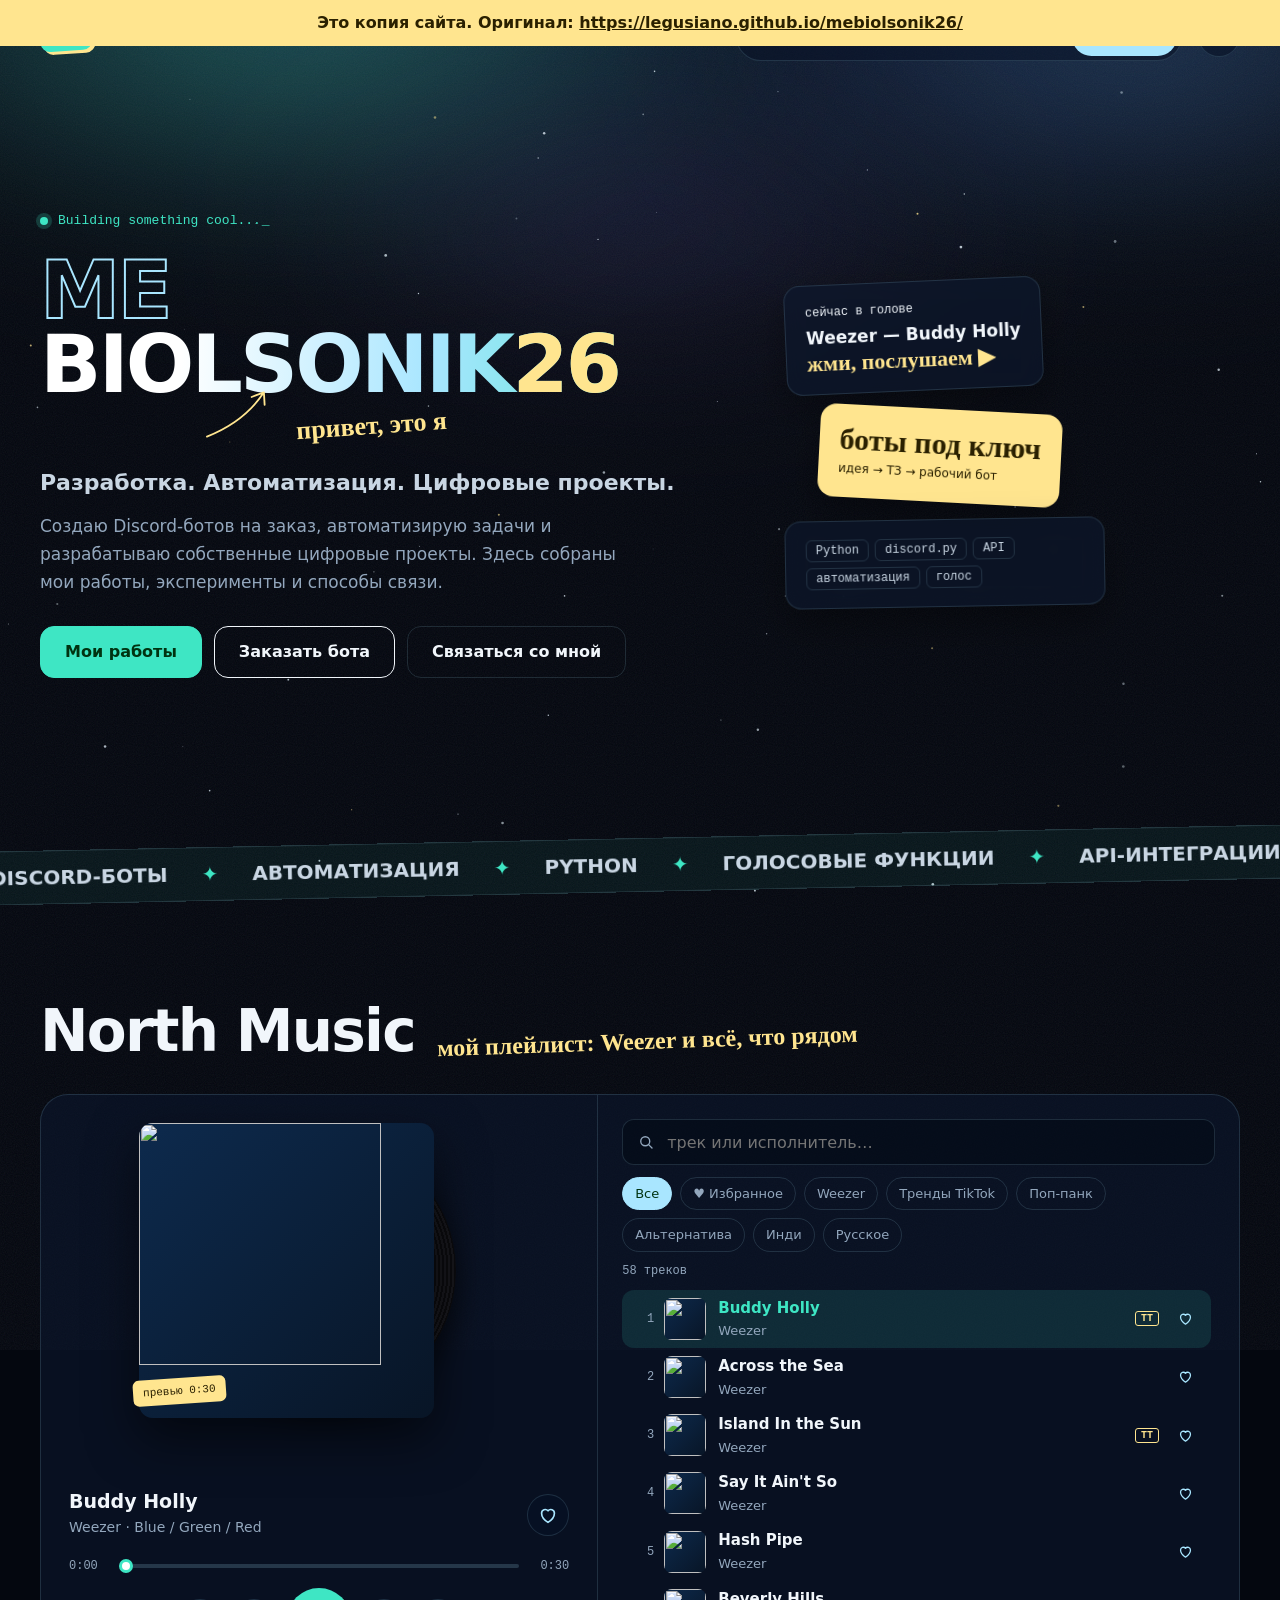
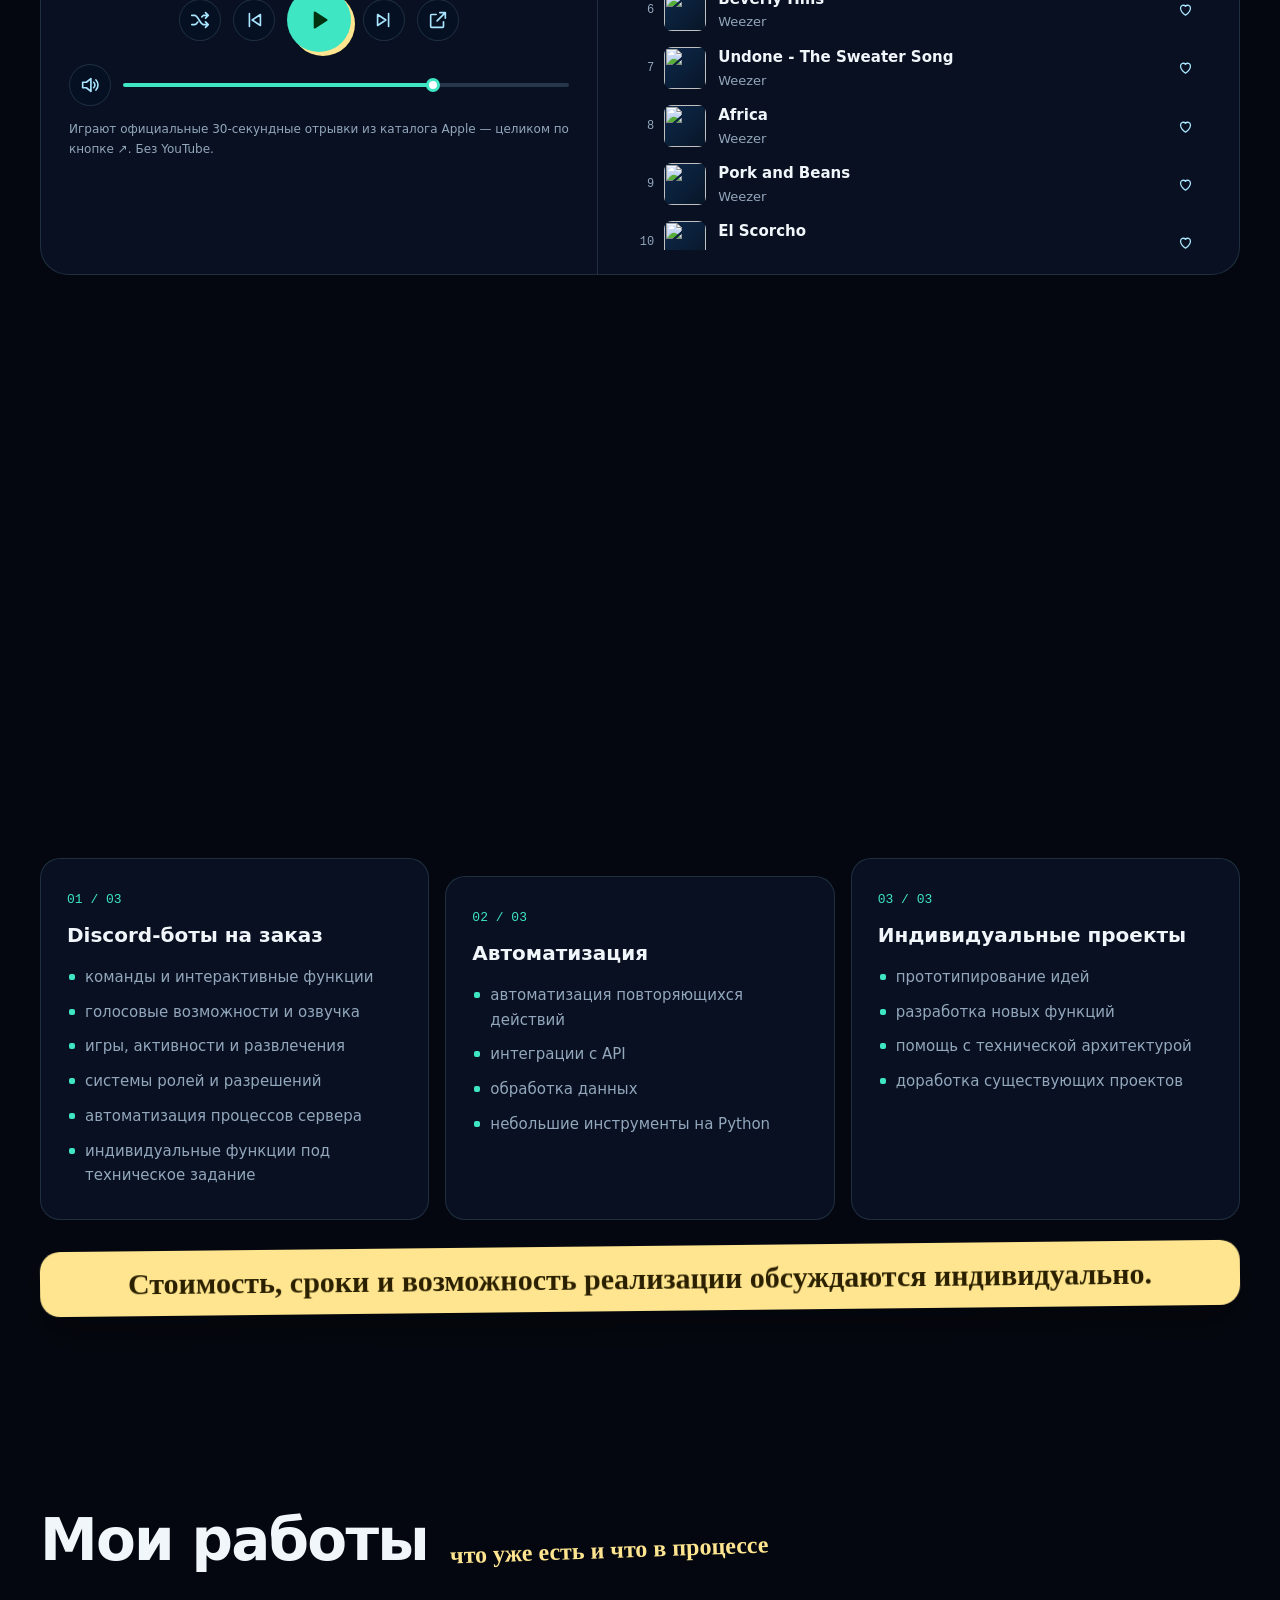
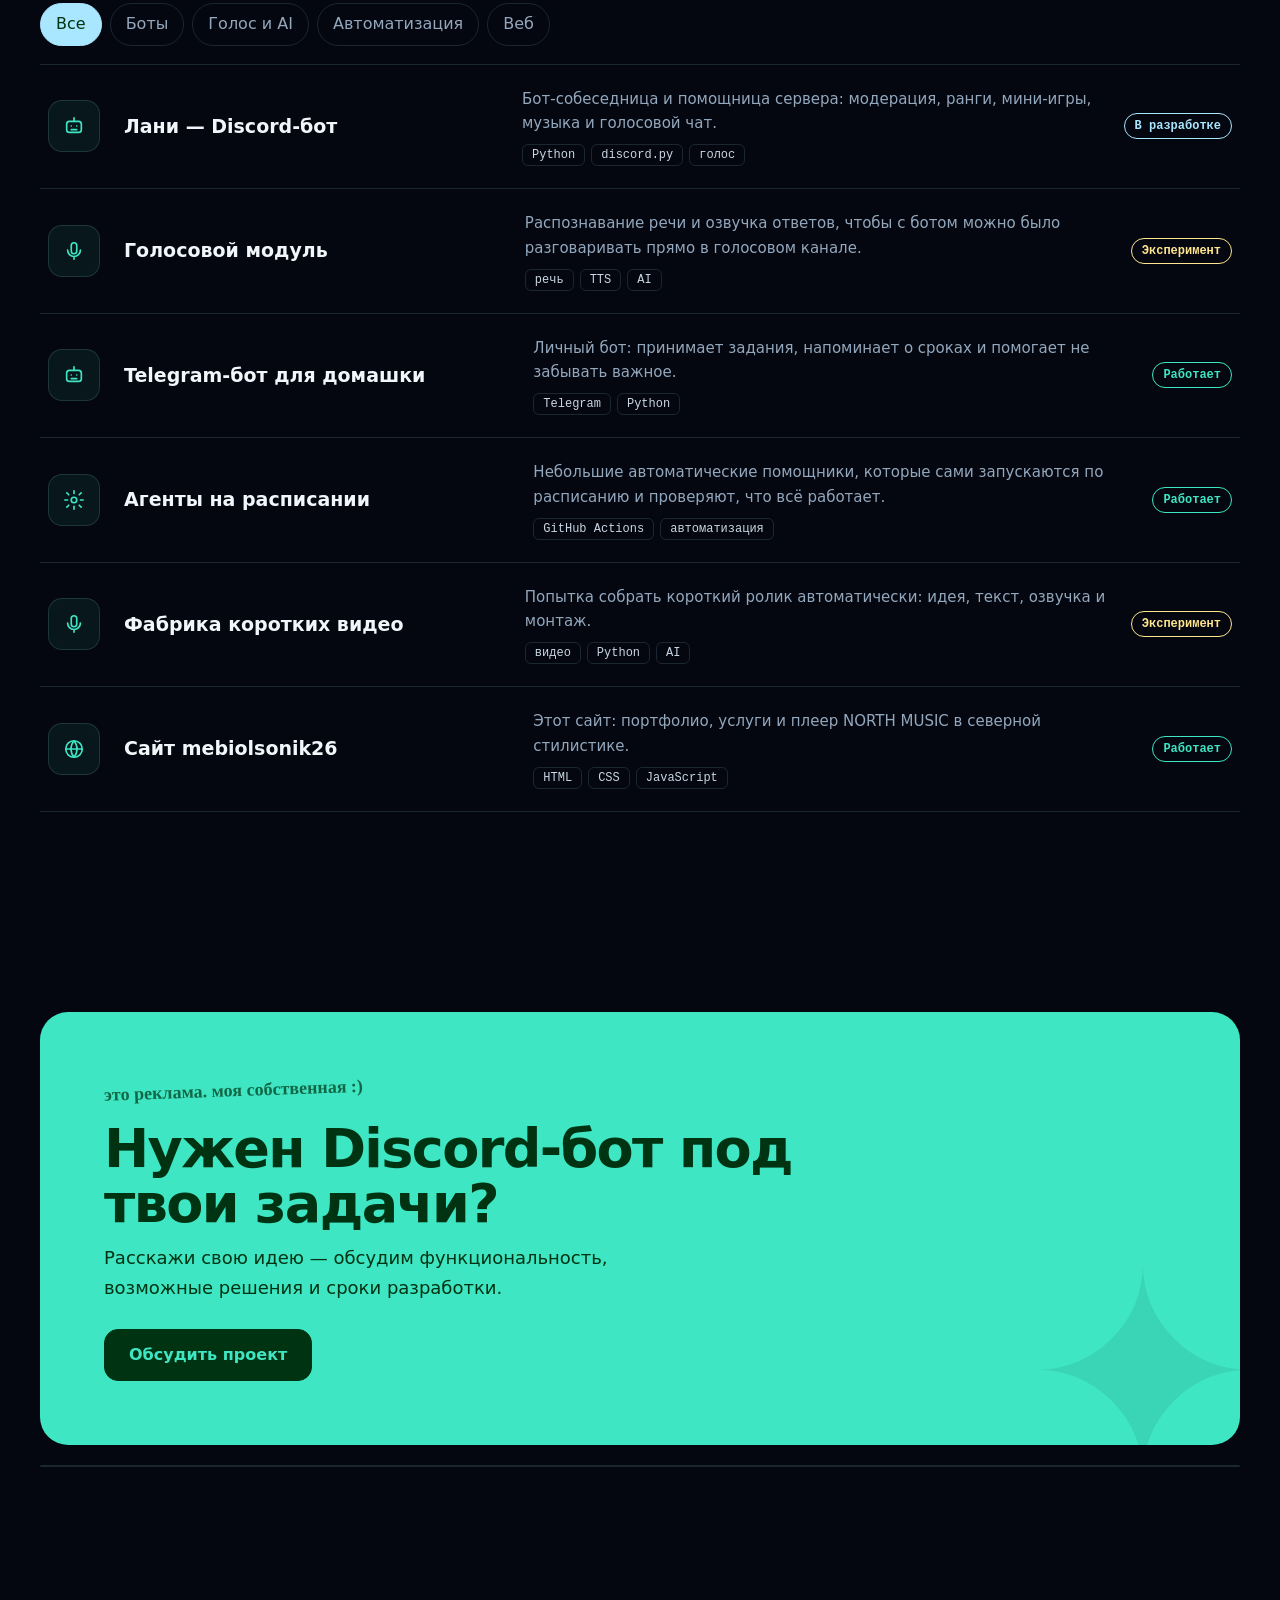
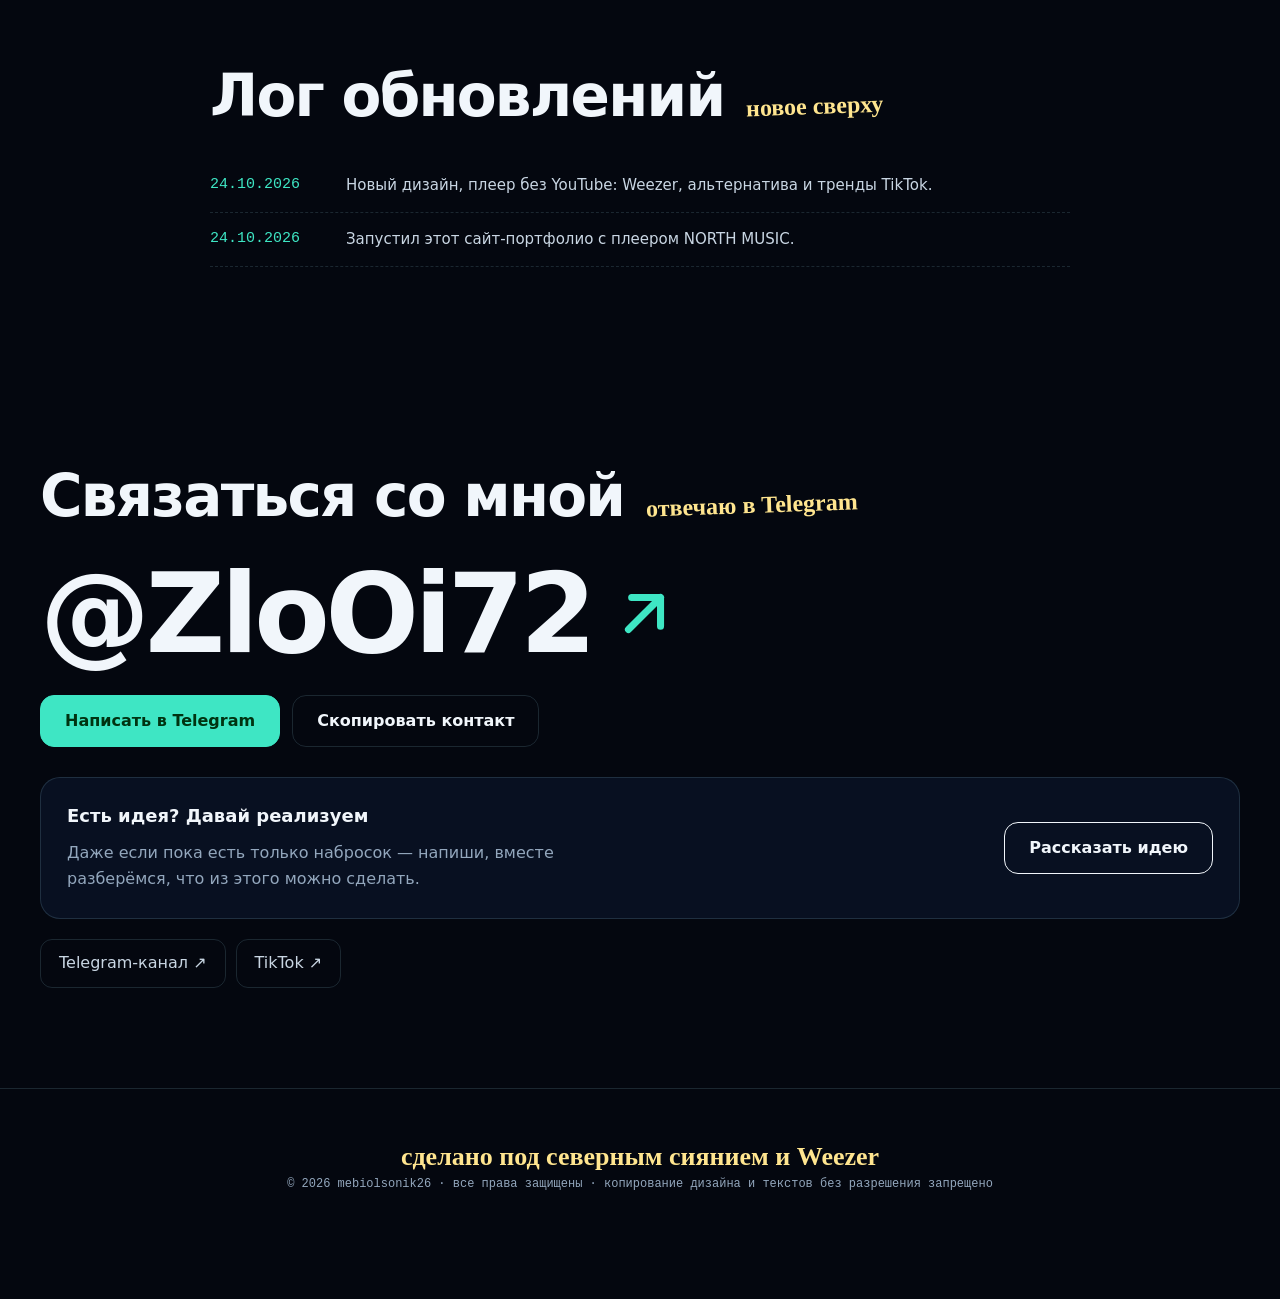
==== commit ef50a76f: "Новый дизайн, плеер без YouTube (отрывки iTunes: Weezer, альтернатива, тренды TikTok), базовая защит" ====
--- a/index.html
+++ b/index.html
@@ -3,9 +3,13 @@
 <head>
 <meta charset="utf-8">
 <meta name="viewport" content="width=device-width, initial-scale=1, viewport-fit=cover">
+<meta http-equiv="Content-Security-Policy" content="default-src 'self'; script-src 'self'; style-src 'self' 'unsafe-inline' https://fonts.googleapis.com; font-src https://fonts.gstatic.com; img-src 'self' data: https://*.mzstatic.com; media-src 'self' https://*.itunes.apple.com https://*.apple.com; connect-src 'self'; frame-src 'self'; object-src 'none'; base-uri 'self'; form-action 'none'">
+<meta name="referrer" content="strict-origin-when-cross-origin">
 <title>mebiolsonik26 — Discord-боты и автоматизация</title>
 <meta name="description" content="Создаю Discord-ботов на заказ, автоматизирую задачи и разрабатываю собственные цифровые проекты.">
-<meta name="theme-color" content="#030812">
+<meta name="author" content="mebiolsonik26">
+<meta name="theme-color" content="#04070f">
+<link rel="canonical" href="https://legusiano.github.io/mebiolsonik26/">
 <meta property="og:type" content="website">
 <meta property="og:title" content="mebiolsonik26 — Discord-боты и автоматизация">
 <meta property="og:description" content="Разработка. Автоматизация. Цифровые проекты. Портфолио, услуги и плеер NORTH MUSIC.">
@@ -16,24 +20,23 @@
 <link rel="apple-touch-icon" href="assets/img/icon-180.png">
 <link rel="preconnect" href="https://fonts.googleapis.com">
 <link rel="preconnect" href="https://fonts.gstatic.com" crossorigin>
-<link rel="stylesheet" href="https://fonts.googleapis.com/css2?family=Manrope:wght@400;500;700&family=Unbounded:wght@500;700;800&display=swap">
+<link rel="stylesheet" href="https://fonts.googleapis.com/css2?family=Caveat:wght@500;700&family=JetBrains+Mono:wght@400;600&family=Manrope:wght@400;500;700&family=Unbounded:wght@400;600;800&display=swap">
 <link rel="stylesheet" href="assets/css/style.css">
 </head>
 <body>
 <a class="skip" href="#main">Перейти к содержимому</a>
-<div class="loader" aria-hidden="true"><span class="logo-mark">m26</span></div>
 <div class="progress" aria-hidden="true"><i id="progress"></i></div>
-
 <div class="sky" aria-hidden="true">
   <div class="aurora a1"></div><div class="aurora a2"></div><div class="aurora a3"></div>
   <canvas id="stars"></canvas>
 </div>
+<div class="grain" aria-hidden="true"></div>
 <div class="glow" id="glow" aria-hidden="true"></div>
 
 <header class="top">
   <a class="brand" href="#hero" aria-label="mebiolsonik26 — наверх"><span class="logo-mark">m26</span><span class="brand-text">mebiolsonik26</span></a>
   <nav class="nav" id="nav" aria-label="Разделы">
-    <a href="#about">Обо мне</a><a href="#works">Работы</a><a href="#music">Музыка</a><a href="#updates">Новости</a><a href="#contact">Контакты</a>
+    <a href="#music">Музыка</a><a href="#about">Обо мне</a><a href="#works">Работы</a><a href="#updates">Лог</a><a href="#contact">Контакты</a>
   </nav>
   <div class="top-actions">
     <button class="icon-btn" id="theme" type="button" aria-label="Сменить оформление: полярная ночь" title="Полярная ночь">
@@ -46,73 +49,55 @@
 </header>
 
 <main id="main">
+  <!-- ===== первый экран ===== -->
   <section class="hero" id="hero">
-    <p class="eyebrow"><span id="typing" aria-hidden="true"></span><span class="sr-only" id="typing-static"></span></p>
-    <h1 class="hero-title" id="hero-title">ME BIOLSONIK26</h1>
-    <p class="hero-sub" id="hero-sub"></p>
-    <p class="hero-text" id="hero-text"></p>
-    <div class="hero-actions">
-      <a class="btn primary" href="#works">Мои работы</a>
-      <a class="btn" data-tg href="https://t.me/ZloOi72" target="_blank" rel="noopener">Заказать бота</a>
-      <a class="btn ghost" href="#contact">Связаться со мной</a>
-    </div>
-    <a class="scroll-hint" href="#about" aria-label="Листать вниз"><span></span></a>
-  </section>
-
-  <section class="section" id="about" aria-labelledby="about-h">
-    <div class="wrap">
-      <h2 class="h2 reveal" id="about-h"><span>01</span>Обо мне</h2>
-      <div class="about-grid">
-        <div class="glass about-text reveal" id="about-text"></div>
-        <div class="glass learning reveal">
-          <h3>Что я сейчас изучаю</h3>
-          <ul id="learning" class="dots"></ul>
-        </div>
-      </div>
-      <div class="cards services" id="services"></div>
-      <p class="note reveal" id="services-note"></p>
-    </div>
-  </section>
-
-  <section class="section" id="works" aria-labelledby="works-h">
-    <div class="wrap">
-      <h2 class="h2 reveal" id="works-h"><span>02</span>Мои работы</h2>
-      <div class="chips" id="work-filters" role="group" aria-label="Фильтр проектов"></div>
-      <div class="cards projects" id="projects"></div>
-      <div class="glass soon" id="soon" hidden>
-        <h3>Новые проекты скоро</h3>
-        <p>Здесь появятся работы, как только они будут готовы к показу.</p>
-      </div>
-    </div>
-  </section>
-
-  <section class="section promo-wrap" id="promo" aria-labelledby="promo-h" hidden>
-    <div class="wrap">
-      <div class="promo reveal">
-        <div>
-          <h2 id="promo-h"></h2>
-          <p id="promo-text"></p>
-        </div>
-        <a class="btn primary" data-tg id="promo-btn" href="https://t.me/ZloOi72" target="_blank" rel="noopener"></a>
-      </div>
-      <a class="banner" id="banner" hidden target="_blank" rel="noopener sponsored"><img alt="" loading="lazy"></a>
-    </div>
-  </section>
-
+    <div class="hero-grid">
+      <div class="hero-main">
+        <p class="eyebrow mono"><span class="dot"></span><span id="typing" aria-hidden="true"></span><span class="sr-only" id="typing-static"></span></p>
+        <h1 class="hero-title" id="hero-title" tabindex="-1"><span class="l1">ME</span> <span class="l2">BIOLSONIK<em>26</em></span></h1>
+        <p class="hand hero-note" aria-hidden="true">привет, это я
+          <svg class="arrow" viewBox="0 0 120 60"><path d="M4 8c30 4 60 14 86 38m0 0-3-16m3 16-17-2"/></svg>
+        </p>
+        <p class="hero-sub" id="hero-sub"></p>
+        <p class="hero-text" id="hero-text"></p>
+        <div class="hero-actions">
+          <a class="btn primary" href="#works">Мои работы</a>
+          <a class="btn" data-tg href="https://t.me/ZloOi72" target="_blank" rel="noopener">Заказать бота</a>
+          <a class="btn ghost" href="#contact">Связаться со мной</a>
+        </div>
+      </div>
+      <aside class="hero-side" aria-label="Коротко">
+        <button class="sticker now-sticker" id="hero-listen" type="button">
+          <span class="mono small">сейчас в голове</span>
+          <b id="hero-track">Weezer — Buddy Holly</b>
+          <span class="hand">жми, послушаем ▶</span>
+        </button>
+        <div class="sticker yellow tilt-r">
+          <span class="hand big">боты под ключ</span>
+          <span class="small">идея → ТЗ → рабочий бот</span>
+        </div>
+        <div class="sticker tags-sticker">
+          <span class="tag">Python</span><span class="tag">discord.py</span><span class="tag">API</span><span class="tag">автоматизация</span><span class="tag">голос</span>
+        </div>
+      </aside>
+    </div>
+  </section>
+
+  <div class="marquee" aria-hidden="true"><div class="marquee-track" id="marquee"></div></div>
+
+  <!-- ===== музыка ===== -->
   <section class="section" id="music" aria-labelledby="music-h">
     <div class="wrap">
-      <h2 class="h2 reveal" id="music-h"><span>03</span>North Music Player</h2>
-      <div class="player glass reveal">
-        <div class="stage">
-          <div class="screen" id="screen">
-            <div class="screen-cover" id="screen-cover">
-              <img id="cover" alt="" hidden>
-              <div class="screen-msg" id="screen-msg">
-                <b>Плеер выключен</b>
-                <span>Нажми Play — подключится официальный плеер YouTube. Сам по себе звук не включится.</span>
-              </div>
-            </div>
-            <div id="yt"></div>
+      <div class="sec-head reveal">
+        <h2 class="h2" id="music-h">North Music</h2>
+        <p class="hand side-note">мой плейлист: Weezer и всё, что рядом</p>
+      </div>
+      <div class="player reveal">
+        <div class="deck">
+          <div class="art">
+            <div class="vinyl" id="vinyl" aria-hidden="true"><i></i></div>
+            <img id="cover" alt="" width="600" height="600">
+            <span class="badge mono" id="badge">превью 0:30</span>
           </div>
           <div class="now">
             <div class="now-text"><b id="now-title">Выбери трек</b><span id="now-artist">—</span></div>
@@ -122,60 +107,110 @@
           </div>
           <div class="seek">
             <span id="t-cur">0:00</span>
-            <input type="range" id="seek" min="0" max="1000" value="0" step="1" aria-label="Перемотка" disabled>
-            <span id="t-dur">0:00</span>
+            <input type="range" id="seek" min="0" max="1000" value="0" step="1" aria-label="Перемотка">
+            <span id="t-dur">0:30</span>
           </div>
           <div class="controls">
+            <button class="icon-btn" id="shuffle" type="button" aria-label="Перемешать" aria-pressed="false"><svg viewBox="0 0 24 24" aria-hidden="true"><path d="M3 7h3c4 0 6 10 10 10h5M18 14l3 3-3 3M3 17h3c1.4 0 2.6-1.2 3.6-2.8M14 8.6C15 7.6 15.6 7 16 7h5M18 4l3 3-3 3"/></svg></button>
             <button class="icon-btn" id="prev" type="button" aria-label="Предыдущий трек"><svg viewBox="0 0 24 24" aria-hidden="true"><path d="M7 5v14M19 6l-9 6 9 6z"/></svg></button>
             <button class="play" id="play" type="button" aria-label="Играть"><svg viewBox="0 0 24 24" aria-hidden="true" id="play-ico"><path d="M8 5l11 7-11 7z"/></svg></button>
             <button class="icon-btn" id="next" type="button" aria-label="Следующий трек"><svg viewBox="0 0 24 24" aria-hidden="true"><path d="M17 5v14M5 6l9 6-9 6z"/></svg></button>
+            <a class="icon-btn" id="full" href="#" target="_blank" rel="noopener" aria-label="Слушать полностью в Apple Music" title="Полностью в Apple Music"><svg viewBox="0 0 24 24" aria-hidden="true"><path d="M14 4h6v6M20 4l-9 9M18 14v5a1 1 0 0 1-1 1H5a1 1 0 0 1-1-1V7a1 1 0 0 1 1-1h5"/></svg></a>
           </div>
           <div class="volume">
             <button class="icon-btn" id="mute" type="button" aria-label="Выключить звук" aria-pressed="false"><svg viewBox="0 0 24 24" aria-hidden="true" id="mute-ico"><path d="M4 9h4l5-4v14l-5-4H4zM16 9a4 4 0 0 1 0 6M18.5 6.5a8 8 0 0 1 0 11"/></svg></button>
             <input type="range" id="vol" min="0" max="100" value="70" aria-label="Громкость">
           </div>
-          <p class="player-note" id="player-note">Громкость, перемотка и время работают через официальный YouTube IFrame API. На iPhone и iPad громкость меняется только кнопками телефона — это ограничение iOS.</p>
+          <p class="player-note" id="player-note">Играют официальные 30-секундные отрывки из каталога Apple — целиком по кнопке ↗. Без YouTube.</p>
         </div>
         <div class="library">
-          <div class="lib-tools">
-            <label class="search"><span class="sr-only">Поиск по названию и исполнителю</span>
-              <svg viewBox="0 0 24 24" aria-hidden="true"><circle cx="11" cy="11" r="6"/><path d="M20 20l-4.5-4.5"/></svg>
-              <input type="search" id="q" placeholder="Поиск: трек или исполнитель" autocomplete="off">
-            </label>
-            <div class="chips small" id="track-filters" role="group" aria-label="Фильтр треков"></div>
-          </div>
-          <p class="lib-count" id="lib-count" aria-live="polite"></p>
+          <label class="search"><span class="sr-only">Поиск по названию и исполнителю</span>
+            <svg viewBox="0 0 24 24" aria-hidden="true"><circle cx="11" cy="11" r="6"/><path d="M20 20l-4.5-4.5"/></svg>
+            <input type="search" id="q" placeholder="трек или исполнитель…" autocomplete="off">
+          </label>
+          <div class="chips small" id="track-filters" role="group" aria-label="Фильтр треков"></div>
+          <p class="lib-count mono" id="lib-count" aria-live="polite"></p>
           <ol class="tracks" id="tracks"></ol>
         </div>
       </div>
     </div>
   </section>
 
+  <!-- ===== обо мне ===== -->
+  <section class="section" id="about" aria-labelledby="about-h">
+    <div class="wrap">
+      <div class="sec-head reveal">
+        <h2 class="h2" id="about-h">Обо мне</h2>
+        <p class="hand side-note">коротко, без воды</p>
+      </div>
+      <div class="bento">
+        <div class="tile t-about reveal" id="about-text"></div>
+        <div class="tile t-learn reveal">
+          <h3 class="mono small up">сейчас изучаю</h3>
+          <ul id="learning" class="ticks"></ul>
+        </div>
+        <div class="tile t-note sticker yellow reveal"><p class="hand big" id="services-note"></p></div>
+        <div id="services" class="services"></div>
+      </div>
+    </div>
+  </section>
+
+  <!-- ===== работы ===== -->
+  <section class="section" id="works" aria-labelledby="works-h">
+    <div class="wrap">
+      <div class="sec-head reveal">
+        <h2 class="h2" id="works-h">Мои работы</h2>
+        <p class="hand side-note">что уже есть и что в процессе</p>
+      </div>
+      <div class="chips" id="work-filters" role="group" aria-label="Фильтр проектов"></div>
+      <ul class="worklist" id="projects"></ul>
+      <div class="tile soon" id="soon" hidden>
+        <h3>Новые проекты скоро</h3>
+        <p>Здесь появятся работы, как только они будут готовы к показу.</p>
+      </div>
+    </div>
+  </section>
+
+  <!-- ===== промо ===== -->
+  <section class="section promo-wrap" id="promo" aria-labelledby="promo-h" hidden>
+    <div class="wrap">
+      <div class="promo reveal">
+        <p class="hand promo-note" aria-hidden="true">это реклама. моя собственная :)</p>
+        <h2 id="promo-h"></h2>
+        <p id="promo-text"></p>
+        <a class="btn primary" data-tg id="promo-btn" href="https://t.me/ZloOi72" target="_blank" rel="noopener"></a>
+      </div>
+      <a class="banner" id="banner" hidden target="_blank" rel="noopener sponsored"><img alt="" loading="lazy"></a>
+    </div>
+  </section>
+
+  <!-- ===== лог ===== -->
   <section class="section" id="updates" aria-labelledby="updates-h">
-    <div class="wrap">
-      <h2 class="h2 reveal" id="updates-h"><span>04</span>Обновления</h2>
-      <ol class="timeline" id="timeline"></ol>
-    </div>
-  </section>
-
+    <div class="wrap narrow">
+      <div class="sec-head reveal">
+        <h2 class="h2" id="updates-h">Лог обновлений</h2>
+        <p class="hand side-note">новое сверху</p>
+      </div>
+      <ol class="log mono" id="timeline"></ol>
+    </div>
+  </section>
+
+  <!-- ===== контакты ===== -->
   <section class="section" id="contact" aria-labelledby="contact-h">
     <div class="wrap">
-      <h2 class="h2 reveal" id="contact-h"><span>05</span>Связаться со мной</h2>
-      <div class="contact-grid">
-        <div class="glass contact-main reveal">
-          <p class="muted">Основной контакт</p>
-          <p class="tg-handle"><svg viewBox="0 0 24 24" aria-hidden="true"><path d="M21 4L3 11l6 2 2 6 3-4 5 4z"/></svg><span id="tg-handle">@ZloOi72</span></p>
-          <div class="row">
-            <a class="btn primary" data-tg href="https://t.me/ZloOi72" target="_blank" rel="noopener">Написать в Telegram</a>
-            <button class="btn ghost" id="copy-tg" type="button">Скопировать контакт</button>
-          </div>
-          <p class="copied" id="copied" role="status" aria-live="polite"></p>
-        </div>
-        <div class="glass reveal" id="idea">
-          <h3 id="idea-h"></h3>
-          <p id="idea-text"></p>
-          <a class="btn" data-tg href="https://t.me/ZloOi72" target="_blank" rel="noopener">Рассказать идею</a>
-        </div>
+      <div class="sec-head reveal">
+        <h2 class="h2" id="contact-h">Связаться со мной</h2>
+        <p class="hand side-note">отвечаю в Telegram</p>
+      </div>
+      <a class="big-contact reveal" data-tg href="https://t.me/ZloOi72" target="_blank" rel="noopener"><span id="tg-handle">@ZloOi72</span><svg viewBox="0 0 24 24" aria-hidden="true"><path d="M7 17 17 7M8 7h9v9"/></svg></a>
+      <div class="contact-row reveal">
+        <a class="btn primary" data-tg href="https://t.me/ZloOi72" target="_blank" rel="noopener">Написать в Telegram</a>
+        <button class="btn ghost" id="copy-tg" type="button">Скопировать контакт</button>
+        <span class="copied mono" id="copied" role="status" aria-live="polite"></span>
+      </div>
+      <div class="tile idea reveal" id="idea">
+        <div><h3 id="idea-h"></h3><p id="idea-text"></p></div>
+        <a class="btn" data-tg href="https://t.me/ZloOi72" target="_blank" rel="noopener">Рассказать идею</a>
       </div>
       <div class="links" id="links"></div>
     </div>
@@ -183,15 +218,24 @@
 </main>
 
 <footer class="foot">
-  <span class="logo-mark">m26</span>
-  <p>© <span id="year">2026</span> mebiolsonik26 · Сделано под северным сиянием</p>
+  <p class="hand">сделано под северным сиянием и Weezer</p>
+  <p class="mono small">© <span id="year">2026</span> mebiolsonik26 · все права защищены · копирование дизайна и текстов без разрешения запрещено</p>
 </footer>
 
+<div class="mini" id="mini" hidden>
+  <img id="mini-cover" alt="" width="48" height="48">
+  <div class="mini-text"><b id="mini-title"></b><span id="mini-artist"></span></div>
+  <button class="icon-btn" id="mini-play" type="button" aria-label="Пауза"><svg viewBox="0 0 24 24" aria-hidden="true"><path d="M8 5h3v14H8zM14 5h3v14h-3z"/></svg></button>
+  <button class="icon-btn" id="mini-next" type="button" aria-label="Следующий трек"><svg viewBox="0 0 24 24" aria-hidden="true"><path d="M17 5v14M5 6l9 6-9 6z"/></svg></button>
+  <i class="mini-bar" id="mini-bar"></i>
+</div>
 <a class="order-float" data-tg id="order-float" href="https://t.me/ZloOi72" target="_blank" rel="noopener" hidden>Заказать бота</a>
 <button class="to-top" id="to-top" type="button" aria-label="Наверх"><svg viewBox="0 0 24 24" aria-hidden="true"><path d="M6 14l6-6 6 6"/></svg></button>
+<div class="copy-banner" id="copy-banner" hidden></div>
 
 <noscript><p class="noscript">Для портфолио и плеера нужен JavaScript. Связаться можно в Telegram: <a href="https://t.me/ZloOi72">@ZloOi72</a></p></noscript>
 
+<script src="assets/js/protect.js"></script>
 <script src="data/site.js"></script>
 <script src="data/projects.js"></script>
 <script src="data/tracks.js"></script>
--- a/assets/css/style.css
+++ b/assets/css/style.css
@@ -1,286 +1,333 @@
-/* mebiolsonik26 — северное сияние */
+/* mebiolsonik26 — северный дневник */
 :root {
-  --bg: #030812;
-  --bg2: #071226;
+  --bg: #04070f;
+  --bg2: #08122a;
   --ice: #a9e6ff;
   --teal: #3ee6c4;
   --blue: #5aa9ff;
   --violet: #8f7bff;
   --silver: #c9d6e3;
-  --text: #f1f8ff;
-  --muted: #9db3c9;
-  --glass: rgba(14, 32, 58, .46);
-  --glass-brd: rgba(169, 230, 255, .16);
-  --radius: 22px;
-  --aurora-op: .55;
+  --note: #ffe58f;
+  --text: #f1f6fb;
+  --muted: #93a7bd;
+  --line: rgba(169, 230, 255, .14);
+  --tile: rgba(12, 24, 46, .62);
+  --radius: 20px;
+  --aurora-op: .5;
   --head: "Unbounded", "Segoe UI", system-ui, sans-serif;
   --body: "Manrope", "Segoe UI", system-ui, sans-serif;
+  --mono: "JetBrains Mono", ui-monospace, Consolas, monospace;
+  --hand: "Caveat", "Segoe Print", cursive;
   color-scheme: dark;
 }
-:root[data-theme="night"] {
-  --bg: #010308;
-  --bg2: #030915;
-  --glass: rgba(6, 16, 32, .62);
-  --glass-brd: rgba(169, 230, 255, .1);
-  --aurora-op: .28;
-}
+:root[data-theme="night"] { --bg: #010206; --bg2: #040915; --tile: rgba(5, 12, 26, .78); --aurora-op: .22; --line: rgba(169, 230, 255, .09); }
 *, *::before, *::after { box-sizing: border-box; }
 html { scroll-behavior: smooth; scroll-padding-top: 76px; -webkit-text-size-adjust: 100%; }
-body {
-  margin: 0; min-height: 100vh; overflow-x: hidden;
-  background: radial-gradient(120% 80% at 50% 0%, var(--bg2), var(--bg) 60%) fixed, var(--bg);
-  color: var(--text); font: 16px/1.65 var(--body);
-}
-img { max-width: 100%; display: block; }
+body { margin: 0; min-height: 100vh; overflow-x: hidden; background: var(--bg); color: var(--text); font: 16px/1.65 var(--body); }
+img { max-width: 100%; display: block; -webkit-user-drag: none; }
 a { color: var(--ice); }
 button, input { font: inherit; color: inherit; }
 svg { width: 22px; height: 22px; fill: none; stroke: currentColor; stroke-width: 1.8; stroke-linecap: round; stroke-linejoin: round; }
 :focus-visible { outline: 2px solid var(--teal); outline-offset: 3px; border-radius: 10px; }
+::selection { background: var(--teal); color: #021; }
 .sr-only { position: absolute; width: 1px; height: 1px; overflow: hidden; clip: rect(0 0 0 0); white-space: nowrap; }
 .skip { position: fixed; left: 12px; top: -60px; z-index: 100; padding: 10px 16px; border-radius: 12px; background: var(--ice); color: #021; font-weight: 700; }
 .skip:focus { top: 12px; }
-.muted { color: var(--muted); margin: 0; }
-
-/* ---------- фон: сияние + звёзды ---------- */
-.sky { position: fixed; inset: 0; z-index: -1; overflow: hidden; pointer-events: none; }
-.aurora { position: absolute; width: 90vmax; height: 50vmax; border-radius: 50%; filter: blur(70px); opacity: var(--aurora-op); mix-blend-mode: screen; transition: opacity .8s; }
-.a1 { top: -22vmax; left: -20vmax; background: radial-gradient(closest-side, rgba(62, 230, 196, .7), transparent); animation: drift1 26s ease-in-out infinite alternate; }
-.a2 { top: -18vmax; right: -25vmax; background: radial-gradient(closest-side, rgba(90, 169, 255, .6), transparent); animation: drift2 32s ease-in-out infinite alternate; }
-.a3 { top: 10vmax; left: 10vmax; width: 70vmax; height: 26vmax; background: radial-gradient(closest-side, rgba(143, 123, 255, .35), transparent); animation: drift3 38s ease-in-out infinite alternate; }
-@keyframes drift1 { to { transform: translate(18vmax, 8vmax) rotate(12deg) scale(1.1); } }
-@keyframes drift2 { to { transform: translate(-16vmax, 10vmax) rotate(-10deg) scale(.95); } }
-@keyframes drift3 { to { transform: translate(-12vmax, -6vmax) rotate(8deg) scale(1.2); } }
+.mono { font-family: var(--mono); }
+.hand { font-family: var(--hand); font-weight: 700; color: var(--note); line-height: 1.1; }
+.small { font-size: 12px; }
+.up { text-transform: uppercase; letter-spacing: .12em; }
+
+/* ---------- фон ---------- */
+.sky { position: fixed; inset: 0; z-index: -2; overflow: hidden; pointer-events: none; background: radial-gradient(120% 70% at 50% -10%, var(--bg2), var(--bg) 65%); }
+.aurora { position: absolute; border-radius: 50%; filter: blur(80px); opacity: var(--aurora-op); mix-blend-mode: screen; transition: opacity .8s; }
+.a1 { width: 80vmax; height: 34vmax; top: -16vmax; left: -18vmax; background: radial-gradient(closest-side, rgba(62, 230, 196, .75), transparent); animation: d1 28s ease-in-out infinite alternate; }
+.a2 { width: 70vmax; height: 30vmax; top: -12vmax; right: -24vmax; background: radial-gradient(closest-side, rgba(90, 169, 255, .6), transparent); animation: d2 34s ease-in-out infinite alternate; }
+.a3 { width: 60vmax; height: 20vmax; top: 8vmax; left: 20vmax; background: radial-gradient(closest-side, rgba(143, 123, 255, .35), transparent); animation: d3 40s ease-in-out infinite alternate; }
+@keyframes d1 { to { transform: translate(16vmax, 7vmax) rotate(10deg) scale(1.1); } }
+@keyframes d2 { to { transform: translate(-14vmax, 9vmax) rotate(-8deg); } }
+@keyframes d3 { to { transform: translate(-10vmax, -5vmax) rotate(6deg) scale(1.2); } }
 #stars { position: absolute; inset: 0; width: 100%; height: 100%; }
-.glow { position: fixed; z-index: 0; width: 280px; height: 280px; margin: -140px 0 0 -140px; border-radius: 50%; pointer-events: none; opacity: 0;
-  background: radial-gradient(closest-side, rgba(169, 230, 255, .12), transparent); transition: opacity .4s; left: 0; top: 0; }
+.grain { position: fixed; inset: -50%; z-index: -1; pointer-events: none; opacity: .07;
+  background-image: url("data:image/svg+xml,%3Csvg xmlns='http://www.w3.org/2000/svg' width='160' height='160'%3E%3Cfilter id='n'%3E%3CfeTurbulence type='fractalNoise' baseFrequency='.9' numOctaves='3' stitchTiles='stitch'/%3E%3C/filter%3E%3Crect width='100%25' height='100%25' filter='url(%23n)'/%3E%3C/svg%3E");
+  animation: grain 1.2s steps(4) infinite; }
+@keyframes grain { 25% { transform: translate(-3%, 2%); } 50% { transform: translate(2%, -3%); } 75% { transform: translate(-1%, 3%); } }
+.glow { position: fixed; z-index: 0; width: 300px; height: 300px; margin: -150px 0 0 -150px; border-radius: 50%; pointer-events: none; opacity: 0; left: 0; top: 0;
+  background: radial-gradient(closest-side, rgba(62, 230, 196, .1), transparent); transition: opacity .4s; }
 .glow.on { opacity: 1; }
-
-/* ---------- загрузка, прогресс ---------- */
-.loader { position: fixed; inset: 0; z-index: 90; display: grid; place-items: center; background: var(--bg); transition: opacity .5s, visibility .5s; }
-.loader .logo-mark { font-size: 28px; animation: pulse 1.2s ease-in-out infinite; }
-body.ready .loader { opacity: 0; visibility: hidden; }
-@keyframes pulse { 50% { opacity: .35; } }
-.progress { position: fixed; top: 0; left: 0; right: 0; height: 3px; z-index: 60; }
-.progress i { display: block; height: 100%; width: 100%; transform-origin: 0 50%; transform: scaleX(0); background: linear-gradient(90deg, var(--teal), var(--ice), var(--violet)); }
+.progress { position: fixed; top: 0; left: 0; right: 0; height: 2px; z-index: 60; }
+.progress i { display: block; height: 100%; transform-origin: 0 50%; transform: scaleX(0); background: linear-gradient(90deg, var(--teal), var(--ice), var(--note)); }
 
 /* ---------- шапка ---------- */
-.logo-mark { display: inline-grid; place-items: center; font: 800 15px/1 var(--head); letter-spacing: -.02em; padding: 8px 9px; border-radius: 12px;
-  color: #021018; background: linear-gradient(135deg, var(--teal), var(--ice) 55%, var(--silver)); box-shadow: 0 0 22px rgba(62, 230, 196, .35); }
-.top { position: fixed; top: 0; left: 0; right: 0; z-index: 50; display: flex; align-items: center; gap: 16px; padding: 12px max(16px, calc((100vw - 1180px) / 2));
-  transition: background .3s, border-color .3s; border-bottom: 1px solid transparent; }
-.top.scrolled { background: rgba(3, 8, 18, .72); backdrop-filter: blur(14px); -webkit-backdrop-filter: blur(14px); border-color: var(--glass-brd); }
-.brand { display: flex; align-items: center; gap: 10px; text-decoration: none; color: var(--text); font: 700 15px var(--head); letter-spacing: .02em; }
-.nav { display: flex; gap: 4px; margin-left: auto; }
-.nav a { color: var(--muted); text-decoration: none; padding: 8px 12px; border-radius: 999px; font-weight: 500; transition: color .2s, background .2s; }
-.nav a:hover, .nav a.active { color: var(--text); background: rgba(169, 230, 255, .08); }
+.logo-mark { display: inline-grid; place-items: center; font: 800 14px/1 var(--head); padding: 8px 9px; border-radius: 10px; color: #031; background: var(--teal); transform: rotate(-4deg); box-shadow: 3px 3px 0 var(--note); }
+.top { position: fixed; top: 0; left: 0; right: 0; z-index: 50; display: flex; align-items: center; gap: 16px; padding: 12px max(16px, calc((100vw - 1200px) / 2)); border-bottom: 1px solid transparent; transition: background .3s, border-color .3s; }
+.top.scrolled { background: rgba(4, 7, 15, .78); backdrop-filter: blur(12px); -webkit-backdrop-filter: blur(12px); border-color: var(--line); }
+.brand { display: flex; align-items: center; gap: 10px; text-decoration: none; color: var(--text); font: 600 15px var(--head); }
+.nav { display: flex; gap: 2px; margin-left: auto; padding: 4px; border-radius: 999px; border: 1px solid var(--line); background: rgba(8, 18, 38, .55); }
+.nav a { color: var(--muted); text-decoration: none; padding: 7px 14px; border-radius: 999px; font-weight: 500; font-size: 15px; transition: color .2s, background .2s; }
+.nav a:hover, .nav a.active { color: #031; background: var(--ice); }
 .top-actions { display: flex; gap: 6px; }
-.icon-btn { display: inline-grid; place-items: center; width: 42px; height: 42px; border-radius: 50%; border: 1px solid var(--glass-brd); background: var(--glass); cursor: pointer; color: var(--ice); transition: transform .2s, background .2s, border-color .2s; }
-.icon-btn:hover { background: rgba(169, 230, 255, .12); border-color: rgba(169, 230, 255, .35); transform: translateY(-1px); }
-.icon-btn:disabled { opacity: .4; cursor: not-allowed; transform: none; }
+.icon-btn { display: inline-grid; place-items: center; width: 42px; height: 42px; flex-shrink: 0; border-radius: 50%; border: 1px solid var(--line); background: rgba(8, 18, 38, .6); cursor: pointer; color: var(--ice); text-decoration: none; transition: transform .2s, background .2s, border-color .2s, color .2s; }
+.icon-btn:hover { border-color: var(--ice); transform: translateY(-1px); }
+.icon-btn[aria-pressed="true"] { color: #031; background: var(--teal); border-color: var(--teal); }
 .menu-btn { display: none; }
 
 /* ---------- кнопки ---------- */
-.btn { display: inline-flex; align-items: center; justify-content: center; gap: 8px; min-height: 48px; padding: 12px 24px; border-radius: 999px; cursor: pointer;
-  font-weight: 700; text-decoration: none; color: var(--text); border: 1px solid rgba(169, 230, 255, .3); background: rgba(14, 40, 72, .55);
-  transition: transform .25s, box-shadow .25s, background .25s; }
-.btn:hover { transform: translateY(-3px); box-shadow: 0 10px 30px rgba(62, 230, 196, .2); }
-.btn.primary { color: #021018; border: 0; background: linear-gradient(120deg, var(--teal), var(--ice) 60%, #e9f6ff); box-shadow: 0 0 26px rgba(62, 230, 196, .3); }
-.btn.ghost { background: transparent; }
+.btn { display: inline-flex; align-items: center; justify-content: center; gap: 8px; min-height: 50px; padding: 12px 24px; border-radius: 14px; cursor: pointer; font-weight: 700; text-decoration: none; color: var(--text);
+  border: 1.5px solid var(--text); background: transparent; transition: transform .2s, box-shadow .2s, background .2s; }
+.btn:hover { transform: translate(-2px, -2px); box-shadow: 4px 4px 0 var(--teal); }
+.btn.primary { color: #031; border-color: var(--teal); background: var(--teal); }
+.btn.primary:hover { box-shadow: 4px 4px 0 var(--note); }
+.btn.ghost { border-color: var(--line); }
 
 /* ---------- первый экран ---------- */
-.hero { min-height: 100vh; min-height: 100svh; display: flex; flex-direction: column; align-items: center; justify-content: center; text-align: center; padding: 110px 16px 80px; position: relative; }
-.eyebrow { min-height: 1.6em; margin: 0 0 18px; font: 500 13px var(--head); letter-spacing: .18em; color: var(--teal); text-transform: uppercase; }
-#typing::after { content: "▍"; margin-left: 2px; animation: blink 1s steps(1) infinite; color: var(--ice); }
+.hero { min-height: 92vh; min-height: 92svh; display: flex; align-items: center; padding: 110px 16px 50px; }
+.hero-grid { width: 100%; max-width: 1200px; margin: 0 auto; display: grid; grid-template-columns: minmax(0, 1.55fr) minmax(0, 1fr); gap: 40px; align-items: center; }
+.eyebrow { display: flex; align-items: center; gap: 10px; min-height: 1.6em; margin: 0 0 22px; font-size: 13px; color: var(--teal); }
+.eyebrow .dot { width: 8px; height: 8px; border-radius: 50%; background: var(--teal); box-shadow: 0 0 0 4px rgba(62, 230, 196, .2); }
+#typing::after { content: "_"; margin-left: 1px; animation: blink 1s steps(1) infinite; }
 @keyframes blink { 50% { opacity: 0; } }
-.hero-title { margin: 0; font: 800 clamp(40px, 10vw, 118px)/.95 var(--head); letter-spacing: -.02em;
-  background: linear-gradient(100deg, #fff 10%, var(--ice) 40%, var(--teal) 60%, var(--silver) 85%); background-size: 200% 100%;
-  -webkit-background-clip: text; background-clip: text; color: transparent; animation: sheen 9s ease-in-out infinite alternate; filter: drop-shadow(0 0 30px rgba(90, 169, 255, .25)); }
-@keyframes sheen { to { background-position: 100% 0; } }
-.hero-sub { margin: 18px 0 0; font: 500 clamp(16px, 2.4vw, 22px) var(--head); color: var(--silver); font-style: italic; }
-.hero-text { max-width: 640px; margin: 18px auto 0; color: var(--muted); font-size: clamp(15px, 1.8vw, 18px); }
-.hero-actions { display: flex; flex-wrap: wrap; justify-content: center; gap: 12px; margin-top: 34px; }
-.scroll-hint { position: absolute; bottom: 26px; width: 26px; height: 42px; border-radius: 14px; border: 1.5px solid rgba(169, 230, 255, .4); }
-.scroll-hint span { position: absolute; left: 50%; top: 8px; width: 4px; height: 8px; margin-left: -2px; border-radius: 2px; background: var(--ice); animation: wheel 1.8s ease-in-out infinite; }
-@keyframes wheel { 60% { transform: translateY(12px); opacity: 0; } 61% { transform: none; opacity: 0; } }
+.hero-title { margin: 0; font: 800 clamp(34px, 6.3vw, 86px)/.92 var(--head); letter-spacing: -.035em; outline: none; }
+.hero-title .l1 { display: block; color: transparent; -webkit-text-stroke: 2px var(--ice); }
+.hero-title .l2 { display: block; background: linear-gradient(95deg, #fff 20%, var(--ice) 55%, var(--teal)); -webkit-background-clip: text; background-clip: text; color: transparent; }
+.hero-title em { font-style: normal; color: var(--note); -webkit-text-fill-color: var(--note); }
+.hero-note { position: relative; display: inline-block; margin: 10px 0 0 clamp(80px, 20vw, 260px); font-size: 26px; transform: rotate(-4deg); }
+.hero-note .arrow { position: absolute; left: -96px; top: -34px; width: 92px; height: 46px; transform: scaleY(-1) rotate(10deg); stroke: var(--note); stroke-width: 2.4; }
+.hero-sub { margin: 26px 0 0; font: 600 clamp(17px, 2.2vw, 22px)/1.35 var(--head); color: var(--silver); }
+.hero-text { max-width: 600px; margin: 14px 0 0; color: var(--muted); font-size: clamp(15px, 1.6vw, 17px); }
+.hero-actions { display: flex; flex-wrap: wrap; gap: 12px; margin-top: 30px; }
+.hero-side { display: flex; flex-direction: column; gap: 18px; align-items: flex-start; }
+.sticker { display: flex; flex-direction: column; gap: 4px; padding: 18px 20px; border-radius: 16px; border: 1px solid var(--line); background: var(--tile); backdrop-filter: blur(10px); -webkit-backdrop-filter: blur(10px); text-align: left; box-shadow: 0 18px 40px rgba(0, 0, 0, .35); }
+.sticker.yellow { background: var(--note); color: #2a2000; border: 0; }
+.sticker.yellow .hand { color: #2a2000; }
+.hand.big { font-size: 30px; }
+.tilt-r { transform: rotate(3deg); margin-left: 34px; }
+.now-sticker { cursor: pointer; transform: rotate(-2.5deg); transition: transform .3s; color: var(--text); }
+.now-sticker:hover { transform: rotate(0) scale(1.03); }
+.now-sticker b { font: 600 17px var(--head); }
+.now-sticker .hand { font-size: 22px; }
+.tags-sticker { flex-direction: row; flex-wrap: wrap; gap: 6px; max-width: 320px; transform: rotate(-1deg); }
+
+/* бегущая строка */
+.marquee { overflow: hidden; border-block: 1px solid var(--line); background: rgba(62, 230, 196, .06); transform: rotate(-1.2deg); margin: 10px -10px; }
+.marquee-track { display: flex; width: max-content; gap: 34px; padding: 14px 0; font: 600 clamp(15px, 2vw, 20px) var(--head); text-transform: uppercase; color: var(--silver); animation: marquee 32s linear infinite; }
+.marquee-track span::after { content: "✦"; margin-left: 34px; color: var(--teal); }
+@keyframes marquee { to { transform: translateX(-50%); } }
 
 /* ---------- секции ---------- */
-.section { padding: 90px 16px; position: relative; }
-.wrap { max-width: 1180px; margin: 0 auto; }
-.h2 { display: flex; align-items: baseline; gap: 14px; margin: 0 0 36px; font: 700 clamp(26px, 4.4vw, 44px)/1.1 var(--head); letter-spacing: -.01em; }
-.h2 span { font-size: 14px; color: var(--teal); letter-spacing: .1em; }
-h3 { margin: 0 0 12px; font: 700 18px/1.3 var(--head); }
-.glass { position: relative; padding: 26px; border-radius: var(--radius); border: 1px solid var(--glass-brd); background: var(--glass);
-  backdrop-filter: blur(16px) saturate(1.2); -webkit-backdrop-filter: blur(16px) saturate(1.2); box-shadow: 0 20px 50px rgba(0, 0, 0, .35); }
-.reveal { opacity: 0; transform: translateY(26px); transition: opacity .8s ease, transform .8s ease; }
+.section { padding: 100px 16px; }
+.wrap { max-width: 1200px; margin: 0 auto; }
+.wrap.narrow { max-width: 860px; }
+.sec-head { display: flex; flex-wrap: wrap; align-items: flex-end; gap: 6px 22px; margin-bottom: 34px; }
+.h2 { margin: 0; font: 800 clamp(30px, 5.2vw, 58px)/1 var(--head); letter-spacing: -.03em; }
+.side-note { margin: 0 0 6px; font-size: 24px; transform: rotate(-2deg); }
+h3 { margin: 0 0 12px; font: 600 18px/1.3 var(--head); }
+.tile { position: relative; padding: 26px; border-radius: var(--radius); border: 1px solid var(--line); background: var(--tile); }
+.reveal { opacity: 0; transform: translateY(24px); transition: opacity .7s ease, transform .7s ease; }
 .reveal.in { opacity: 1; transform: none; }
-.note { margin: 22px 0 0; padding: 14px 18px; border-left: 3px solid var(--teal); border-radius: 0 12px 12px 0; background: rgba(62, 230, 196, .06); color: var(--silver); }
-
-.about-grid { display: grid; grid-template-columns: 1.6fr 1fr; gap: 20px; }
-.about-text p { margin: 0 0 14px; font-size: 17px; }
-.about-text p:last-child { margin: 0; }
-.dots { margin: 0; padding: 0; list-style: none; }
-.dots li { position: relative; padding: 6px 0 6px 22px; color: var(--silver); }
-.dots li::before { content: ""; position: absolute; left: 2px; top: 15px; width: 8px; height: 8px; border-radius: 50%; background: var(--teal); box-shadow: 0 0 10px var(--teal); }
-
-.cards { display: grid; gap: 20px; margin-top: 20px; }
-.services { grid-template-columns: repeat(3, 1fr); }
-.service { transition: transform .35s, border-color .35s; }
-.service:hover, .project:hover { transform: translateY(-6px); border-color: rgba(62, 230, 196, .4); }
-.service .ico { display: grid; place-items: center; width: 52px; height: 52px; margin-bottom: 16px; border-radius: 16px; color: var(--teal);
-  background: linear-gradient(135deg, rgba(62, 230, 196, .16), rgba(90, 169, 255, .1)); border: 1px solid rgba(62, 230, 196, .25); }
-.service .ico svg { width: 26px; height: 26px; }
+.tag { display: inline-block; font: 400 12px var(--mono); padding: 3px 9px; border-radius: 6px; border: 1px solid var(--line); color: var(--silver); }
+
+/* ---------- бенто «обо мне» ---------- */
+.bento { display: grid; grid-template-columns: repeat(6, minmax(0, 1fr)); gap: 16px; }
+.t-about { grid-column: span 4; font-size: 18px; }
+.t-about p { margin: 0 0 14px; } .t-about p:last-child { margin: 0; }
+.t-about p:first-child::first-letter { float: left; font: 800 58px/.85 var(--head); margin: 6px 10px 0 0; color: var(--teal); }
+.t-learn { grid-column: span 2; }
+.ticks { margin: 0; padding: 0; list-style: none; }
+.ticks li { position: relative; padding: 7px 0 7px 26px; color: var(--silver); border-bottom: 1px dashed var(--line); }
+.ticks li:last-child { border: 0; }
+.ticks li::before { content: "→"; position: absolute; left: 0; color: var(--teal); font-family: var(--mono); }
+.services { order: 1; grid-column: span 6; display: grid; grid-template-columns: repeat(3, minmax(0, 1fr)); gap: 16px; }
+.service { transition: transform .3s, border-color .3s; }
+.service:nth-child(2) { margin-top: 18px; }
+.service:hover { border-color: var(--teal); transform: translateY(-4px); }
+.service .num { font: 400 13px var(--mono); color: var(--teal); }
+.service h3 { margin-top: 10px; font-size: 20px; }
 .service ul { margin: 0; padding: 0; list-style: none; }
-.service li { padding: 5px 0 5px 20px; position: relative; color: var(--muted); font-size: 15px; }
-.service li::before { content: "›"; position: absolute; left: 4px; color: var(--teal); font-weight: 700; }
-
-/* ---------- портфолио ---------- */
-.chips { display: flex; flex-wrap: wrap; gap: 8px; }
-.chip { padding: 8px 16px; border-radius: 999px; border: 1px solid var(--glass-brd); background: var(--glass); color: var(--muted); cursor: pointer; font-weight: 500; transition: all .2s; }
-.chip:hover { color: var(--text); }
-.chip[aria-pressed="true"] { color: #021018; background: var(--ice); border-color: var(--ice); }
+.service li { padding: 5px 0 5px 18px; position: relative; color: var(--muted); font-size: 15px; }
+.service li::before { content: ""; position: absolute; left: 2px; top: 14px; width: 6px; height: 6px; border-radius: 2px; background: var(--teal); }
+.t-note { order: 2; grid-column: span 6; flex-direction: row; justify-content: center; text-align: center; margin-top: 10px; padding: 16px 20px; }
+.t-note.in { transform: rotate(-.6deg); }
+.t-note p { margin: 0; font-size: 26px; }
+
+/* ---------- список работ ---------- */
+.chips { display: flex; flex-wrap: wrap; gap: 8px; margin-bottom: 18px; }
+.chip { padding: 7px 15px; border-radius: 999px; border: 1px solid var(--line); background: transparent; color: var(--muted); cursor: pointer; font-weight: 500; transition: all .2s; }
+.chip:hover { color: var(--text); border-color: var(--ice); }
+.chip[aria-pressed="true"] { color: #031; background: var(--ice); border-color: var(--ice); }
 .chips.small .chip { padding: 5px 12px; font-size: 13px; }
-.projects { grid-template-columns: repeat(3, 1fr); }
-.project { padding: 0; overflow: hidden; display: flex; flex-direction: column; transition: transform .35s, border-color .35s, opacity .35s; }
-.project.hide { display: none; }
-.project .thumb { aspect-ratio: 16 / 9; position: relative; overflow: hidden; background: linear-gradient(135deg, #0a2340, #06111f); }
-.project .thumb img { width: 100%; height: 100%; object-fit: cover; transition: transform .6s; }
-.project:hover .thumb img { transform: scale(1.06); }
-.thumb-art { position: absolute; inset: 0; display: grid; place-items: center; }
-.thumb-art::before { content: ""; position: absolute; inset: -30%; background: conic-gradient(from var(--h, 0deg), rgba(62, 230, 196, .35), rgba(90, 169, 255, .25), rgba(143, 123, 255, .3), rgba(62, 230, 196, .35)); filter: blur(30px); }
-.thumb-art svg { position: relative; width: 46px; height: 46px; color: rgba(241, 248, 255, .85); }
-.status { position: absolute; top: 12px; left: 12px; padding: 4px 10px; border-radius: 999px; font-size: 12px; font-weight: 700; background: rgba(3, 8, 18, .75); border: 1px solid var(--glass-brd); }
-.status.ok { color: var(--teal); } .status.dev { color: var(--ice); } .status.exp { color: #c7b8ff; }
-.project .body { padding: 20px 22px 22px; display: flex; flex-direction: column; flex: 1; }
-.project p { margin: 0 0 14px; color: var(--muted); font-size: 15px; flex: 1; }
-.tags { display: flex; flex-wrap: wrap; gap: 6px; }
-.tag { font-size: 12px; padding: 3px 9px; border-radius: 8px; background: rgba(169, 230, 255, .08); color: var(--silver); }
-.project .btn { margin-top: 16px; min-height: 40px; padding: 8px 18px; align-self: flex-start; }
+.worklist { list-style: none; margin: 0; padding: 0; border-top: 1px solid var(--line); }
+.work { display: grid; grid-template-columns: 56px minmax(0, 1.3fr) minmax(0, 2fr) auto; gap: 20px; align-items: center; padding: 22px 8px; border-bottom: 1px solid var(--line); position: relative; transition: padding .3s; }
+.work.hide { display: none; }
+.work::before { content: ""; position: absolute; inset: 0; background: linear-gradient(90deg, rgba(62, 230, 196, .1), transparent 70%); opacity: 0; transition: opacity .3s; pointer-events: none; }
+.work:hover::before { opacity: 1; }
+.work:hover { padding-left: 18px; }
+.work .ico { display: grid; place-items: center; width: 52px; height: 52px; border-radius: 14px; color: var(--teal); border: 1px solid var(--line); background: rgba(62, 230, 196, .07); overflow: hidden; }
+.work .ico img { width: 100%; height: 100%; object-fit: cover; }
+.work h3 { margin: 0; font-size: 19px; }
+.work p { margin: 0; color: var(--muted); font-size: 15px; }
+.work .tags { display: flex; flex-wrap: wrap; gap: 6px; margin-top: 8px; }
+.work .open { display: inline-block; margin-top: 8px; font-weight: 700; text-decoration: none; }
+.status { justify-self: end; font: 600 12px var(--mono); padding: 5px 10px; border-radius: 999px; white-space: nowrap; border: 1px solid currentColor; }
+.status.ok { color: var(--teal); } .status.dev { color: var(--ice); } .status.exp { color: var(--note); }
 .soon { margin-top: 20px; text-align: center; }
 .soon p { margin: 0; color: var(--muted); }
 
 /* ---------- промо ---------- */
-.promo { display: flex; align-items: center; justify-content: space-between; gap: 24px; padding: 40px; border-radius: 28px; position: relative; overflow: hidden;
-  background: linear-gradient(120deg, rgba(62, 230, 196, .18), rgba(90, 169, 255, .14) 50%, rgba(143, 123, 255, .16)); border: 1px solid rgba(62, 230, 196, .3); }
-.promo::after { content: ""; position: absolute; inset: 0; background: linear-gradient(100deg, transparent 30%, rgba(255, 255, 255, .08) 50%, transparent 70%); transform: translateX(-100%); animation: shine 6s ease-in-out infinite; pointer-events: none; }
-@keyframes shine { 40%, 100% { transform: translateX(100%); } }
-.promo h2 { margin: 0 0 8px; font: 700 clamp(22px, 3.4vw, 34px)/1.2 var(--head); }
-.promo p { margin: 0; color: var(--silver); max-width: 560px; }
-.promo .btn { flex-shrink: 0; }
-.banner { display: block; margin-top: 20px; border-radius: 18px; overflow: hidden; border: 1px solid var(--glass-brd); }
+.promo { position: relative; padding: clamp(32px, 6vw, 64px); border-radius: 28px; background: var(--teal); color: #031; overflow: hidden; }
+.promo::after { content: "✦"; position: absolute; right: -20px; bottom: -70px; font-size: 280px; line-height: 1; color: rgba(3, 17, 26, .08); pointer-events: none; }
+.promo h2 { margin: 0 0 12px; max-width: 760px; font: 800 clamp(28px, 4.6vw, 54px)/1.02 var(--head); letter-spacing: -.03em; }
+.promo p { max-width: 560px; margin: 0 0 26px; font-size: 18px; }
+.promo .btn.primary { background: #031; color: var(--teal); border-color: #031; }
+.promo .btn.primary:hover { box-shadow: 4px 4px 0 var(--note); }
+.promo-note { margin: 0 0 12px; font-size: 24px; color: #031 !important; opacity: .7; transform: rotate(-2deg); }
+.banner { display: block; margin-top: 20px; border-radius: 18px; overflow: hidden; border: 1px solid var(--line); }
 
 /* ---------- плеер ---------- */
-.player { display: grid; grid-template-columns: minmax(0, 1fr) minmax(0, 1.1fr); gap: 28px; padding: 28px; }
-.screen { position: relative; aspect-ratio: 16 / 9; border-radius: 18px; overflow: hidden; background: #000; box-shadow: 0 0 40px rgba(90, 169, 255, .18); }
-.screen iframe, #yt { position: absolute; inset: 0; width: 100%; height: 100%; border: 0; }
-.screen-cover { position: absolute; inset: 0; z-index: 2; display: grid; place-items: center; background: linear-gradient(135deg, #0a2340, #050c18); }
-.screen-cover img { position: absolute; inset: 0; width: 100%; height: 100%; object-fit: cover; opacity: .45; }
-.screen-msg { position: relative; display: flex; flex-direction: column; gap: 6px; max-width: 80%; text-align: center; font-size: 13px; color: var(--silver); }
-.screen-msg b { font: 700 16px var(--head); color: var(--text); }
-.screen.live .screen-cover { display: none; }
-.now { display: flex; align-items: center; gap: 12px; margin-top: 18px; }
+.player { display: grid; grid-template-columns: minmax(0, 1fr) minmax(0, 1.15fr); border-radius: 28px; border: 1px solid var(--line); background: var(--tile); overflow: hidden; }
+.deck { padding: 28px; border-right: 1px solid var(--line); min-width: 0; }
+.art { position: relative; width: min(100%, 360px); aspect-ratio: 1; margin: 0 auto 6px; }
+.art img { position: relative; z-index: 2; width: 82%; height: 82%; object-fit: cover; border-radius: 14px; box-shadow: 0 20px 50px rgba(0, 0, 0, .55); background: linear-gradient(135deg, #0d2a4d, #081526); }
+.vinyl { position: absolute; z-index: 1; top: 4%; left: 14%; width: 74%; height: 74%; border-radius: 50%; transition: left .6s cubic-bezier(.2, .8, .2, 1);
+  background: repeating-radial-gradient(circle, #0b0b0e 0 2px, #17171c 2px 4px); box-shadow: 0 10px 30px rgba(0, 0, 0, .6); }
+.vinyl i { position: absolute; inset: 36%; border-radius: 50%; background: var(--teal); box-shadow: inset 0 0 0 6px rgba(0, 0, 0, .25); }
+.vinyl i::after { content: ""; position: absolute; inset: 42%; border-radius: 50%; background: #0b0b0e; }
+.player.playing .vinyl { left: 26%; animation: spin 2.4s linear infinite; }
+@keyframes spin { to { transform: rotate(360deg); } }
+.badge { position: absolute; z-index: 3; left: -6px; bottom: 22%; padding: 4px 10px; border-radius: 6px; font-size: 11px; background: var(--note); color: #2a2000; transform: rotate(-4deg); }
+.now { display: flex; align-items: center; gap: 12px; margin-top: 4px; }
 .now-text { flex: 1; min-width: 0; }
-.now-text b { display: block; font: 700 18px/1.3 var(--head); white-space: nowrap; overflow: hidden; text-overflow: ellipsis; }
+.now-text b { display: block; font: 600 19px/1.3 var(--head); white-space: nowrap; overflow: hidden; text-overflow: ellipsis; }
 .now-text span { color: var(--muted); font-size: 14px; }
-.fav[aria-pressed="true"] svg { fill: var(--teal); stroke: var(--teal); }
-.seek, .volume { display: flex; align-items: center; gap: 12px; margin-top: 14px; font-size: 12px; color: var(--muted); font-variant-numeric: tabular-nums; }
-.seek span { width: 40px; } .seek span:last-child { text-align: right; }
-input[type="range"] { flex: 1; height: 28px; margin: 0; background: transparent; -webkit-appearance: none; appearance: none; cursor: pointer; --p: 0%; }
-input[type="range"]::-webkit-slider-runnable-track { height: 5px; border-radius: 3px; background: linear-gradient(90deg, var(--teal), var(--ice) var(--p), rgba(169, 230, 255, .18) var(--p)); }
-input[type="range"]::-moz-range-track { height: 5px; border-radius: 3px; background: rgba(169, 230, 255, .18); }
-input[type="range"]::-moz-range-progress { height: 5px; border-radius: 3px; background: linear-gradient(90deg, var(--teal), var(--ice)); }
-input[type="range"]::-webkit-slider-thumb { -webkit-appearance: none; width: 16px; height: 16px; margin-top: -5.5px; border-radius: 50%; background: #fff; box-shadow: 0 0 12px var(--teal); }
-input[type="range"]::-moz-range-thumb { width: 16px; height: 16px; border: 0; border-radius: 50%; background: #fff; box-shadow: 0 0 12px var(--teal); }
-input[type="range"]:disabled { opacity: .4; cursor: not-allowed; }
-.controls { display: flex; align-items: center; justify-content: center; gap: 22px; margin-top: 10px; }
-.play { display: grid; place-items: center; width: 66px; height: 66px; border-radius: 50%; border: 0; cursor: pointer; color: #021018;
-  background: linear-gradient(135deg, var(--teal), var(--ice)); box-shadow: 0 0 30px rgba(62, 230, 196, .45); transition: transform .2s; }
-.play:hover { transform: scale(1.06); }
-.play svg { width: 28px; height: 28px; fill: currentColor; }
+.fav[aria-pressed="true"] { color: #031; background: var(--note); border-color: var(--note); }
+.fav[aria-pressed="true"] svg { fill: currentColor; }
+.seek, .volume { display: flex; align-items: center; gap: 12px; margin-top: 12px; font: 12px var(--mono); color: var(--muted); }
+.seek span { width: 38px; } .seek span:last-child { text-align: right; }
+input[type="range"] { flex: 1; min-width: 0; height: 28px; margin: 0; background: transparent; -webkit-appearance: none; appearance: none; cursor: pointer; --p: 0%; }
+input[type="range"]::-webkit-slider-runnable-track { height: 4px; border-radius: 2px; background: linear-gradient(90deg, var(--teal) var(--p), rgba(169, 230, 255, .18) var(--p)); }
+input[type="range"]::-moz-range-track { height: 4px; border-radius: 2px; background: rgba(169, 230, 255, .18); }
+input[type="range"]::-moz-range-progress { height: 4px; border-radius: 2px; background: var(--teal); }
+input[type="range"]::-webkit-slider-thumb { -webkit-appearance: none; width: 14px; height: 14px; margin-top: -5px; border-radius: 50%; background: #fff; border: 3px solid var(--teal); }
+input[type="range"]::-moz-range-thumb { width: 10px; height: 10px; border-radius: 50%; background: #fff; border: 3px solid var(--teal); }
+.controls { display: flex; align-items: center; justify-content: center; gap: 12px; margin-top: 8px; }
+.play { display: grid; place-items: center; width: 64px; height: 64px; flex-shrink: 0; border-radius: 50%; border: 0; cursor: pointer; color: #031; background: var(--teal); box-shadow: 4px 4px 0 var(--note); transition: transform .15s, box-shadow .15s; }
+.play:hover { transform: translate(-1px, -1px); box-shadow: 6px 6px 0 var(--note); }
+.play:active { transform: translate(2px, 2px); box-shadow: 1px 1px 0 var(--note); }
+.play svg { width: 26px; height: 26px; fill: currentColor; }
 .player-note { margin: 14px 0 0; font-size: 12px; color: var(--muted); }
-.library { display: flex; flex-direction: column; min-width: 0; }
-.lib-tools { display: flex; flex-direction: column; gap: 12px; }
-.search { display: flex; align-items: center; gap: 10px; padding: 0 16px; border-radius: 14px; border: 1px solid var(--glass-brd); background: rgba(3, 8, 18, .5); }
+.library { display: flex; flex-direction: column; min-width: 0; padding: 24px; }
+.search { display: flex; align-items: center; gap: 10px; padding: 0 14px; margin-bottom: 12px; border-radius: 12px; border: 1px solid var(--line); background: rgba(3, 8, 18, .5); }
 .search svg { color: var(--muted); flex-shrink: 0; width: 18px; height: 18px; }
-.search input { flex: 1; min-width: 0; height: 46px; border: 0; background: none; outline: none; }
+.search input { flex: 1; min-width: 0; height: 44px; border: 0; background: none; outline: none; }
 .search:focus-within { border-color: var(--teal); }
-.lib-count { margin: 12px 0 6px; font-size: 13px; color: var(--muted); }
-.tracks { list-style: none; margin: 0; padding: 0 4px 0 0; max-height: 520px; overflow-y: auto; scrollbar-width: thin; scrollbar-color: rgba(169, 230, 255, .25) transparent; }
-.track { display: flex; align-items: center; gap: 12px; padding: 8px 10px; border-radius: 14px; transition: background .2s; }
+.library .chips { margin-bottom: 10px; }
+.lib-count { margin: 0 0 8px; font-size: 12px; color: var(--muted); }
+.tracks { list-style: none; margin: 0; padding: 0 4px 0 0; max-height: 560px; overflow-y: auto; scrollbar-width: thin; scrollbar-color: rgba(169, 230, 255, .25) transparent; }
+.track { display: flex; align-items: center; gap: 10px; padding: 6px 8px; border-radius: 12px; transition: background .2s; }
 .track:hover { background: rgba(169, 230, 255, .06); }
-.track.current { background: linear-gradient(90deg, rgba(62, 230, 196, .16), rgba(90, 169, 255, .06)); box-shadow: inset 3px 0 0 var(--teal); }
-.track .n { width: 22px; text-align: right; font-size: 12px; color: var(--muted); font-variant-numeric: tabular-nums; flex-shrink: 0; }
+.track.current { background: rgba(62, 230, 196, .12); }
+.track .n { width: 24px; text-align: right; font: 12px var(--mono); color: var(--muted); flex-shrink: 0; }
 .track .pick { flex: 1; min-width: 0; display: flex; align-items: center; gap: 12px; padding: 0; border: 0; background: none; text-align: left; cursor: pointer; }
-.track .pick:disabled { cursor: default; }
-.track .mini { width: 44px; height: 44px; border-radius: 10px; object-fit: cover; flex-shrink: 0; background: linear-gradient(135deg, #0d2a4d, #081526); }
+.track .mini-art { width: 42px; height: 42px; border-radius: 8px; object-fit: cover; flex-shrink: 0; background: linear-gradient(135deg, #0d2a4d, #081526); }
 .track .meta { min-width: 0; }
 .track .meta b { display: block; font-weight: 700; font-size: 15px; white-space: nowrap; overflow: hidden; text-overflow: ellipsis; }
 .track .meta span { display: block; font-size: 13px; color: var(--muted); white-space: nowrap; overflow: hidden; text-overflow: ellipsis; }
-.track.current .meta b { color: var(--ice); }
-.track.unconfirmed .meta b { color: var(--muted); font-style: italic; }
-.track .fav { width: 36px; height: 36px; border: 0; background: none; }
-.track .fav svg { width: 18px; height: 18px; }
+.track.current .meta b { color: var(--teal); }
+.track .e { font: 600 10px var(--mono); padding: 1px 4px; border-radius: 3px; background: var(--muted); color: var(--bg); margin-left: 6px; vertical-align: 2px; }
+.track .tt { font: 600 10px var(--mono); padding: 1px 5px; border-radius: 3px; border: 1px solid var(--note); color: var(--note); flex-shrink: 0; }
+.track .fav { width: 34px; height: 34px; border: 0; background: none; }
+.track .fav svg { width: 17px; height: 17px; }
 .eq { display: none; gap: 2px; align-items: flex-end; height: 14px; flex-shrink: 0; }
 .track.current.playing .eq { display: flex; }
 .eq i { width: 3px; background: var(--teal); animation: eq 1s ease-in-out infinite; }
 .eq i:nth-child(2) { animation-delay: .2s; } .eq i:nth-child(3) { animation-delay: .4s; }
 @keyframes eq { 0%, 100% { height: 4px; } 50% { height: 14px; } }
 
-/* ---------- новости ---------- */
-.timeline { list-style: none; margin: 0; padding: 0 0 0 22px; border-left: 2px solid rgba(62, 230, 196, .3); }
-.timeline li { position: relative; margin-bottom: 18px; }
-.timeline li::before { content: ""; position: absolute; left: -30px; top: 24px; width: 12px; height: 12px; border-radius: 50%; background: var(--teal); box-shadow: 0 0 12px var(--teal); }
-.timeline time { display: block; font: 500 13px var(--head); color: var(--teal); margin-bottom: 4px; }
-.timeline p { margin: 0; }
+/* мини-плеер */
+.mini { position: fixed; left: 50%; bottom: 16px; z-index: 45; display: flex; align-items: center; gap: 10px; width: min(440px, calc(100% - 32px)); padding: 8px 10px 8px 8px; border-radius: 16px;
+  transform: translateX(-50%); background: rgba(8, 16, 34, .94); border: 1px solid var(--line); backdrop-filter: blur(12px); -webkit-backdrop-filter: blur(12px); box-shadow: 0 16px 40px rgba(0, 0, 0, .5); overflow: hidden; }
+.mini[hidden] { display: none; }
+.mini img { width: 44px; height: 44px; border-radius: 10px; object-fit: cover; }
+.mini-text { flex: 1; min-width: 0; }
+.mini-text b, .mini-text span { display: block; white-space: nowrap; overflow: hidden; text-overflow: ellipsis; }
+.mini-text b { font-size: 14px; } .mini-text span { font-size: 12px; color: var(--muted); }
+.mini-bar { position: absolute; left: 0; bottom: 0; height: 2px; width: 100%; transform-origin: 0 50%; transform: scaleX(0); background: var(--teal); }
+
+/* ---------- лог ---------- */
+.log { list-style: none; margin: 0; padding: 0; font-size: 15px; }
+.log li { display: grid; grid-template-columns: 120px minmax(0, 1fr); gap: 16px; padding: 14px 0; border-bottom: 1px dashed var(--line); }
+.log time { color: var(--teal); }
+.log p { margin: 0; color: var(--silver); font-family: var(--body); }
 
 /* ---------- контакты ---------- */
-.contact-grid { display: grid; grid-template-columns: 1.2fr 1fr; gap: 20px; }
-.tg-handle { display: flex; align-items: center; gap: 12px; margin: 8px 0 20px; font: 700 clamp(26px, 4vw, 38px) var(--head); }
-.tg-handle svg { width: 34px; height: 34px; color: var(--teal); }
-.row { display: flex; flex-wrap: wrap; gap: 10px; }
-.copied { min-height: 1.4em; margin: 10px 0 0; color: var(--teal); font-size: 14px; }
-#idea p { color: var(--muted); margin: 0 0 18px; }
+.big-contact { display: inline-flex; align-items: center; gap: 14px; max-width: 100%; font: 800 clamp(38px, 9vw, 110px)/1 var(--head); letter-spacing: -.04em; text-decoration: none; color: var(--text); transition: color .2s; }
+.big-contact svg { width: .7em; height: .7em; flex-shrink: 0; stroke-width: 2.2; color: var(--teal); transition: transform .3s; }
+.big-contact:hover { color: var(--teal); }
+.big-contact:hover svg { transform: translate(6px, -6px); }
+.contact-row { display: flex; flex-wrap: wrap; align-items: center; gap: 12px; margin: 26px 0 30px; }
+.copied { color: var(--teal); font-size: 13px; }
+.idea { display: flex; align-items: center; justify-content: space-between; gap: 20px; }
+.idea p { margin: 0; color: var(--muted); max-width: 560px; }
 .links { display: flex; flex-wrap: wrap; gap: 10px; margin-top: 20px; }
-.links a { padding: 10px 18px; border-radius: 999px; text-decoration: none; color: var(--silver); border: 1px solid var(--glass-brd); background: var(--glass); transition: color .2s, border-color .2s; }
-.links a:hover { color: var(--text); border-color: var(--teal); }
+.links a { padding: 10px 18px; border-radius: 12px; text-decoration: none; color: var(--silver); border: 1px solid var(--line); transition: color .2s, border-color .2s, transform .2s; }
+.links a:hover { color: var(--text); border-color: var(--teal); transform: translateY(-2px); }
 
 /* ---------- низ ---------- */
-.foot { display: flex; align-items: center; justify-content: center; gap: 12px; padding: 40px 16px 50px; color: var(--muted); font-size: 14px; border-top: 1px solid var(--glass-brd); }
-.foot p { margin: 0; }
-.to-top, .order-float { position: fixed; z-index: 40; transition: opacity .3s, transform .3s, visibility .3s; }
-.to-top { right: 18px; bottom: 18px; width: 48px; height: 48px; display: grid; place-items: center; border-radius: 50%; border: 1px solid var(--glass-brd); background: rgba(7, 18, 38, .85); color: var(--ice); cursor: pointer; opacity: 0; visibility: hidden; transform: translateY(10px); }
-.to-top.on { opacity: 1; visibility: visible; transform: none; }
-.order-float { right: 76px; bottom: 18px; padding: 12px 20px; border-radius: 999px; font-weight: 700; text-decoration: none; color: #021018; background: linear-gradient(120deg, var(--teal), var(--ice)); box-shadow: 0 8px 24px rgba(62, 230, 196, .3); opacity: 0; visibility: hidden; transform: translateY(10px); }
-.order-float.on { opacity: 1; visibility: visible; transform: none; }
+.foot { padding: 50px 16px 100px; text-align: center; border-top: 1px solid var(--line); color: var(--muted); }
+.foot p { margin: 4px 0; }
+.foot .hand { font-size: 26px; }
+.to-top, .order-float { position: fixed; z-index: 40; transition: opacity .3s, transform .3s, visibility .3s, bottom .3s; opacity: 0; visibility: hidden; transform: translateY(10px); }
+.to-top { right: 18px; bottom: 18px; width: 48px; height: 48px; display: grid; place-items: center; border-radius: 50%; border: 1px solid var(--line); background: rgba(8, 18, 38, .9); color: var(--ice); cursor: pointer; }
+.order-float { right: 76px; bottom: 18px; padding: 12px 18px; border-radius: 14px; font-weight: 700; text-decoration: none; color: #2a2000; background: var(--note); box-shadow: 3px 3px 0 var(--teal); }
+.to-top.on, .order-float.on { opacity: 1; visibility: visible; transform: none; }
+body.mini-on .to-top, body.mini-on .order-float { bottom: 92px; }
+.copy-banner { position: fixed; left: 0; right: 0; top: 0; z-index: 70; padding: 10px 16px; text-align: center; font-weight: 700; background: var(--note); color: #2a2000; }
+.copy-banner a { color: #2a2000; }
 .noscript { position: fixed; bottom: 0; left: 0; right: 0; z-index: 99; margin: 0; padding: 14px; text-align: center; background: var(--bg2); }
 
+/* базовая защита: текст не выделяется (кроме полей ввода) */
+body.guard { -webkit-user-select: none; user-select: none; -webkit-touch-callout: none; }
+body.guard input { -webkit-user-select: text; user-select: text; }
+
 /* ---------- адаптив ---------- */
-@media (max-width: 980px) {
-  .services, .projects { grid-template-columns: repeat(2, 1fr); }
-  .player { grid-template-columns: 1fr; }
+@media (max-width: 1000px) {
+  .hero-grid { grid-template-columns: minmax(0, 1fr); }
+  .hero-title { font-size: min(11.2vw, 104px); }
+  .hero-side { flex-direction: row; flex-wrap: wrap; align-items: stretch; }
+  .tilt-r { margin-left: 0; }
+  .player { grid-template-columns: minmax(0, 1fr); }
+  .deck { border-right: 0; border-bottom: 1px solid var(--line); }
   .tracks { max-height: 460px; }
+  .t-about, .t-learn { grid-column: span 6; }
+  .services { grid-template-columns: minmax(0, 1fr); }
+  .service:nth-child(2) { margin-top: 0; }
 }
 @media (max-width: 760px) {
   .menu-btn { display: inline-grid; }
-  .nav { position: fixed; top: 66px; left: 16px; right: 16px; flex-direction: column; padding: 10px; border-radius: 18px; background: rgba(5, 12, 26, .96); border: 1px solid var(--glass-brd);
+  .nav { position: fixed; top: 66px; left: 16px; right: 16px; flex-direction: column; padding: 8px; border-radius: 18px; background: rgba(5, 10, 22, .97);
     opacity: 0; visibility: hidden; transform: translateY(-8px); transition: opacity .25s, transform .25s, visibility .25s; }
   .nav.open { opacity: 1; visibility: visible; transform: none; }
   .nav a { padding: 12px 14px; }
-  .about-grid, .contact-grid, .services, .projects { grid-template-columns: 1fr; }
-  .section { padding: 70px 16px; }
-  .glass { padding: 22px; }
-  .player { padding: 18px; gap: 20px; }
-  .promo { flex-direction: column; align-items: flex-start; padding: 28px 22px; }
+  .section { padding: 72px 16px; }
+  .tile, .deck, .library { padding: 20px; }
+  .hero { padding-top: 96px; }
+  .hero-note { margin-left: 90px; font-size: 22px; }
   .hero-actions .btn { flex: 1 1 100%; }
-  .order-float { right: 74px; padding: 12px 16px; font-size: 14px; }
-  .aurora { filter: blur(50px); }
+  .work { grid-template-columns: 44px minmax(0, 1fr); gap: 12px 14px; }
+  .work .ico { width: 44px; height: 44px; }
+  .work .desc { grid-column: 1 / -1; }
+  .work .status { grid-column: 1 / -1; justify-self: start; }
+  .work:hover { padding-left: 8px; }
+  .idea { flex-direction: column; align-items: flex-start; }
+  .log li { grid-template-columns: minmax(0, 1fr); gap: 2px; }
+  .order-float { right: 74px; padding: 12px 14px; font-size: 14px; }
+  .controls { gap: 8px; }
 }
 @media (max-width: 380px) { .brand-text { display: none; } }
-
-/* без анимаций по системной настройке */
 @media (prefers-reduced-motion: reduce) {
   html { scroll-behavior: auto; }
   *, *::before, *::after { animation: none !important; transition: none !important; }
   .reveal { opacity: 1; transform: none; }
   #typing::after { display: none; }
 }
-.lite .aurora { animation: none; }
+.lite .aurora, .lite .grain { animation: none; }
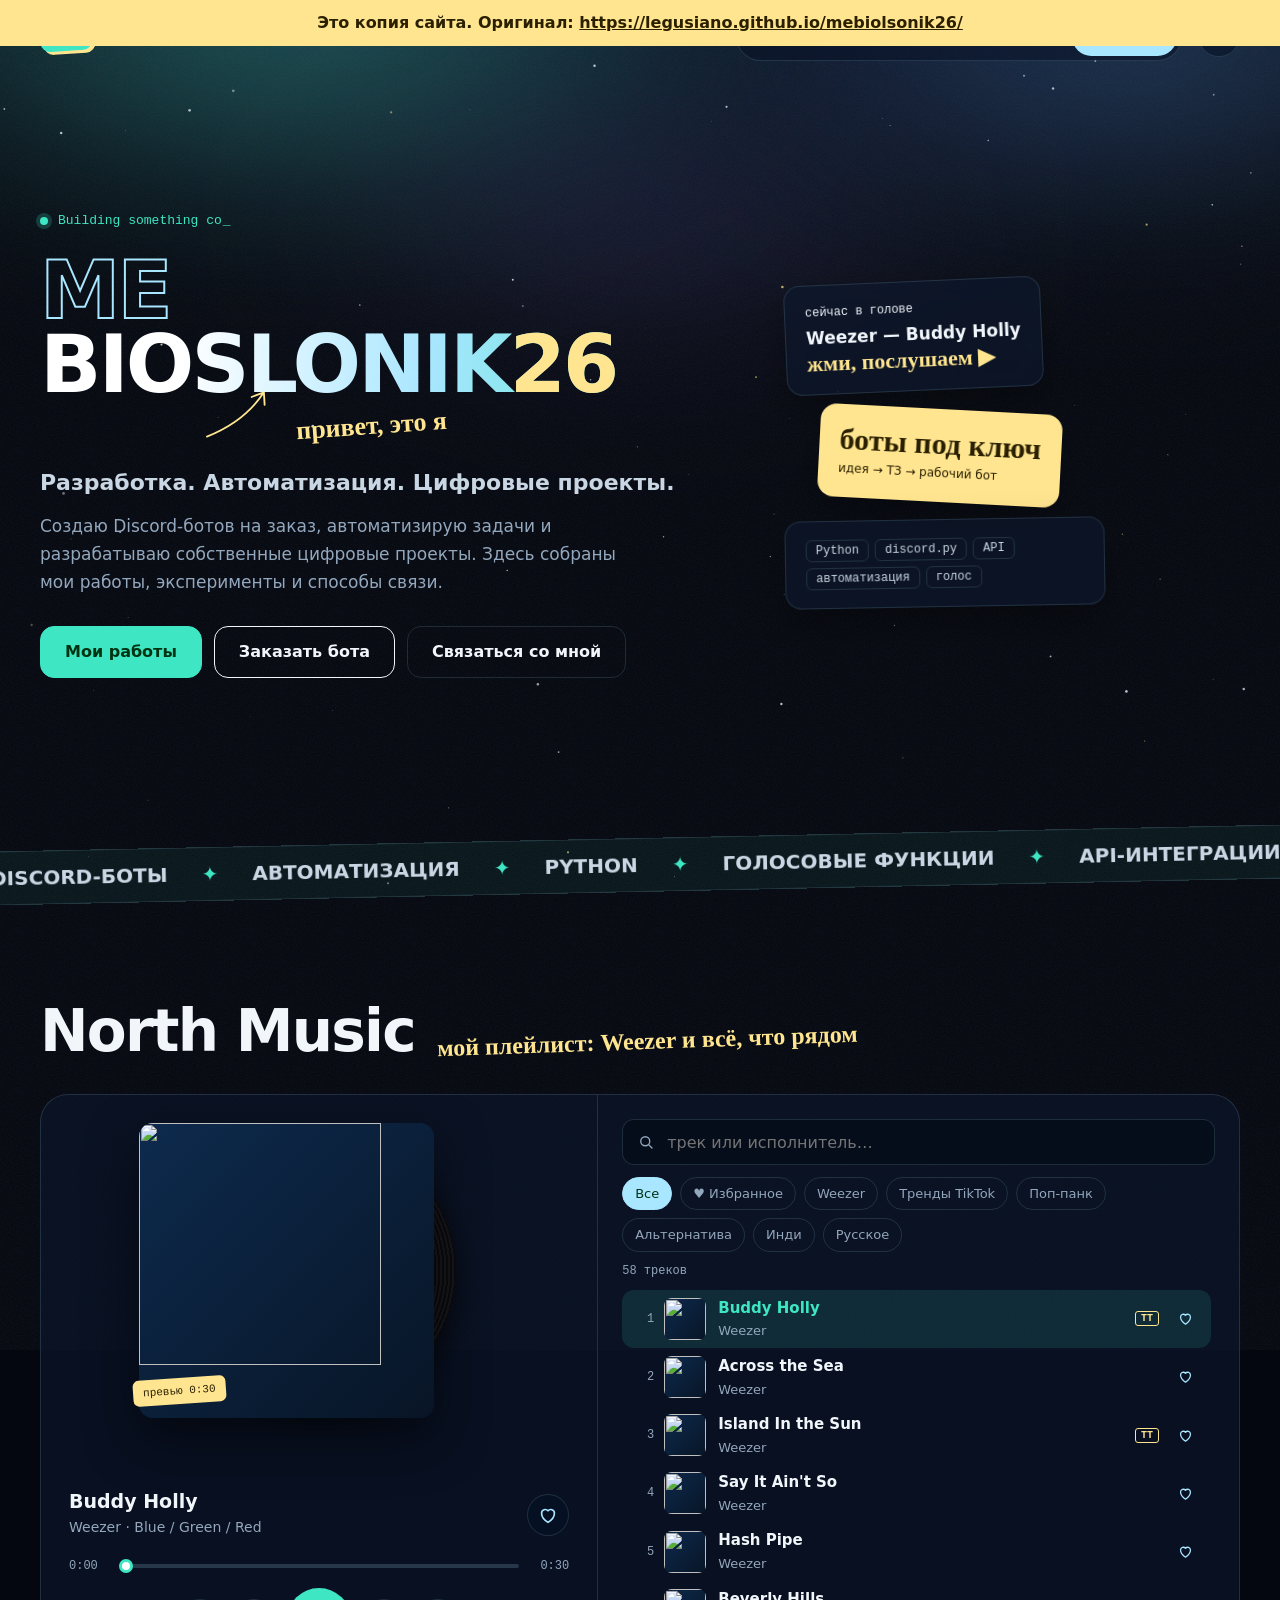
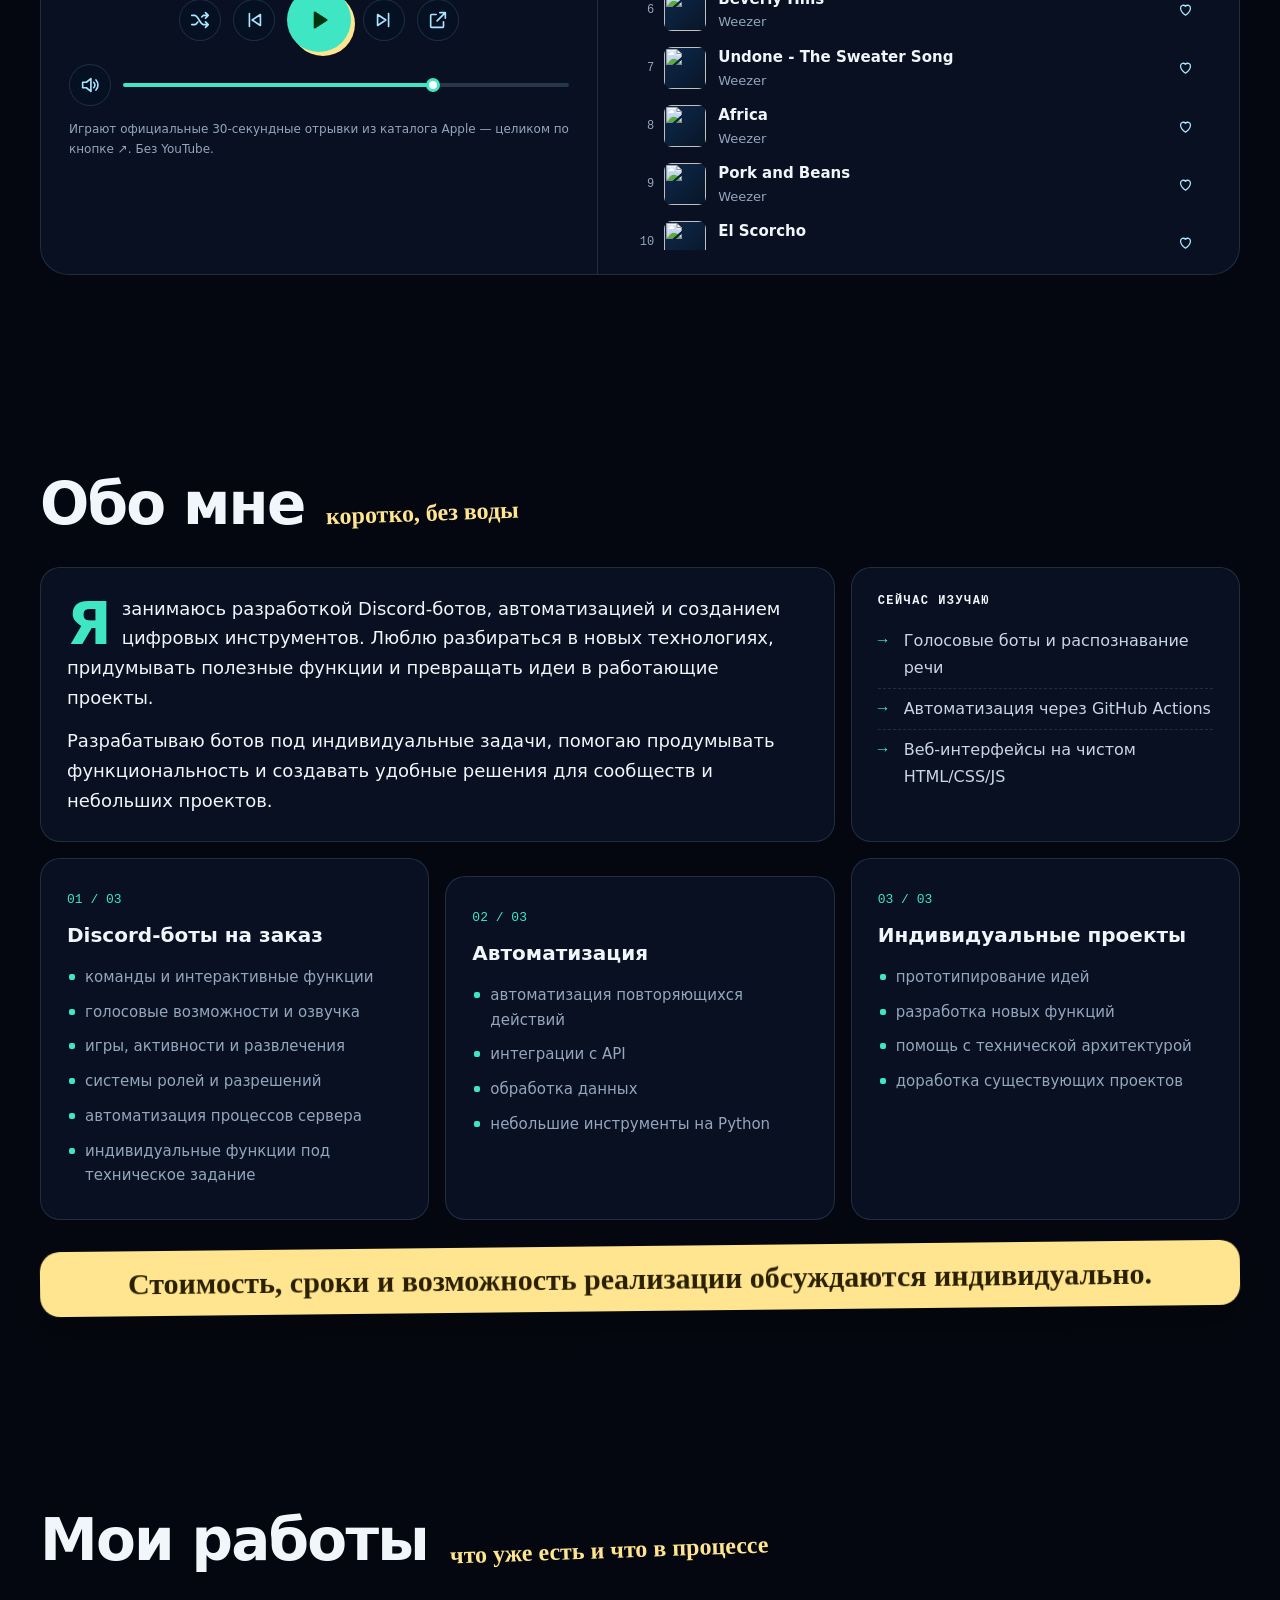
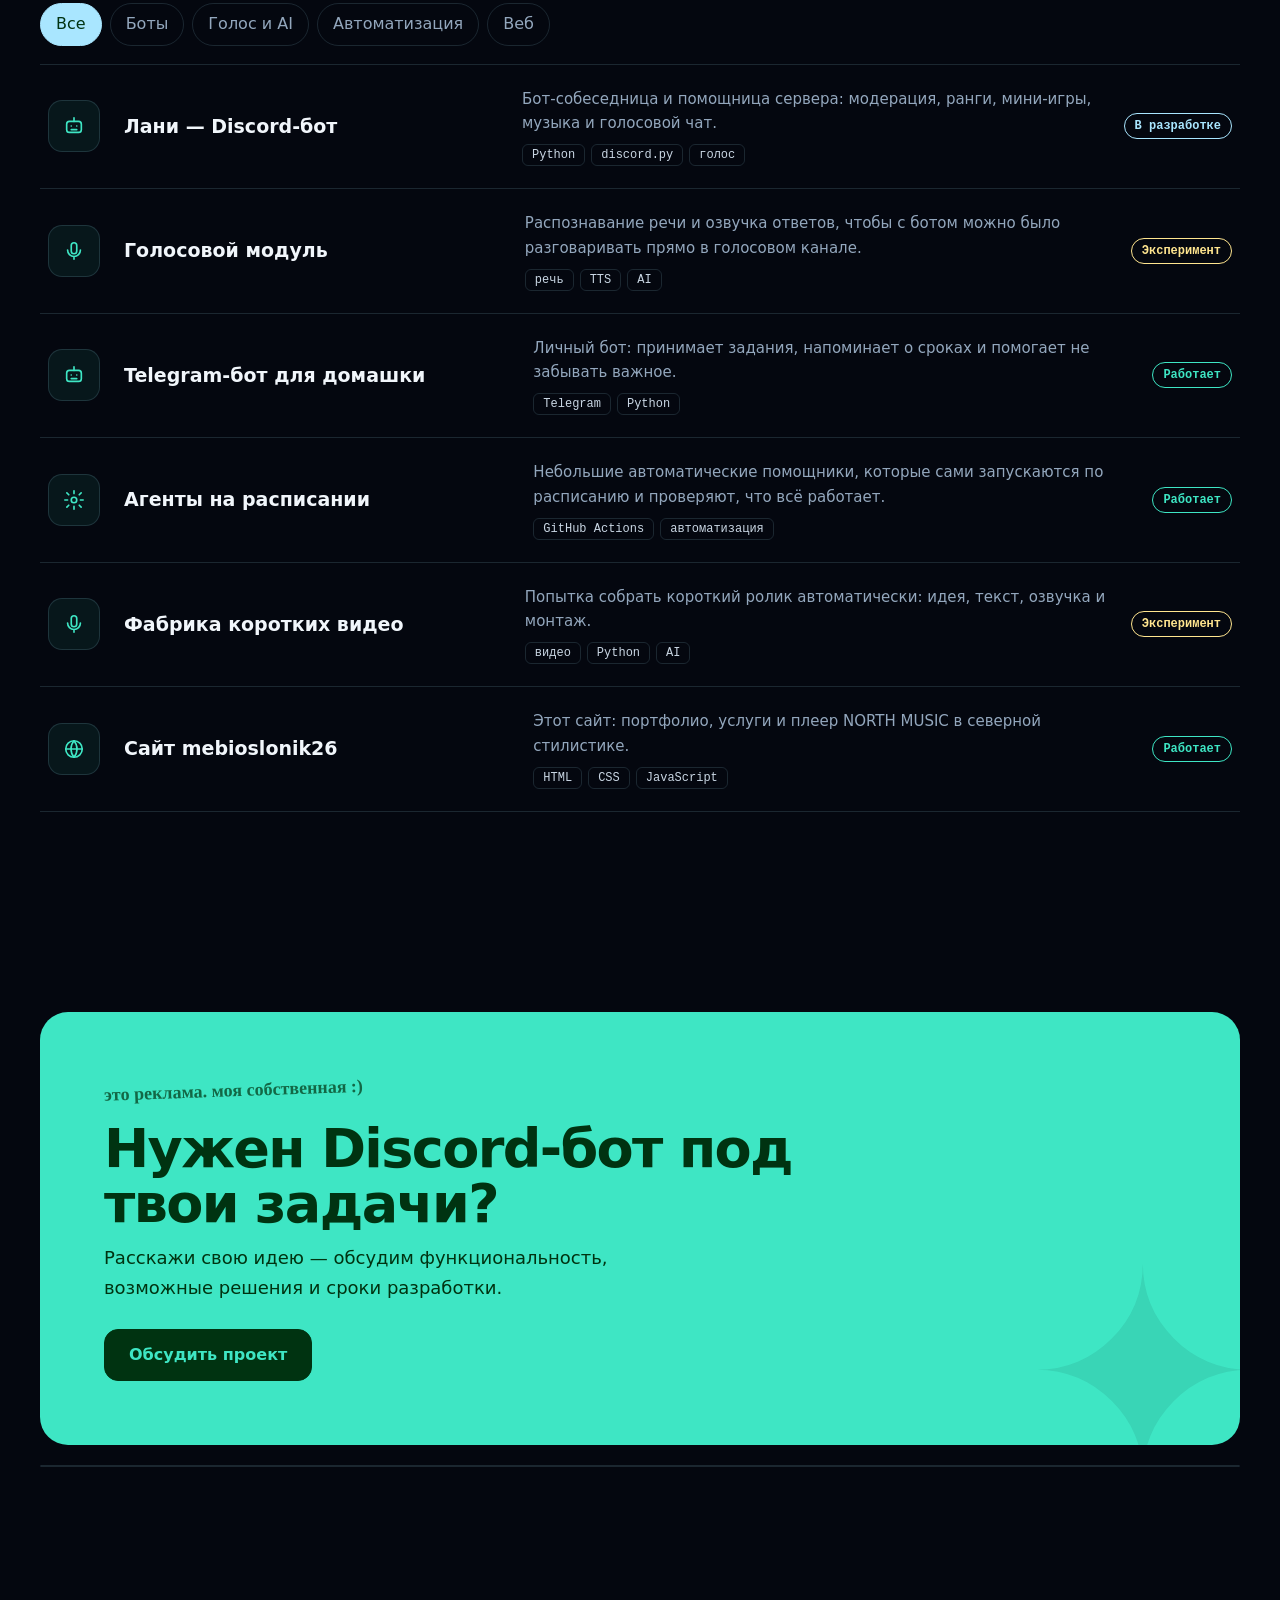
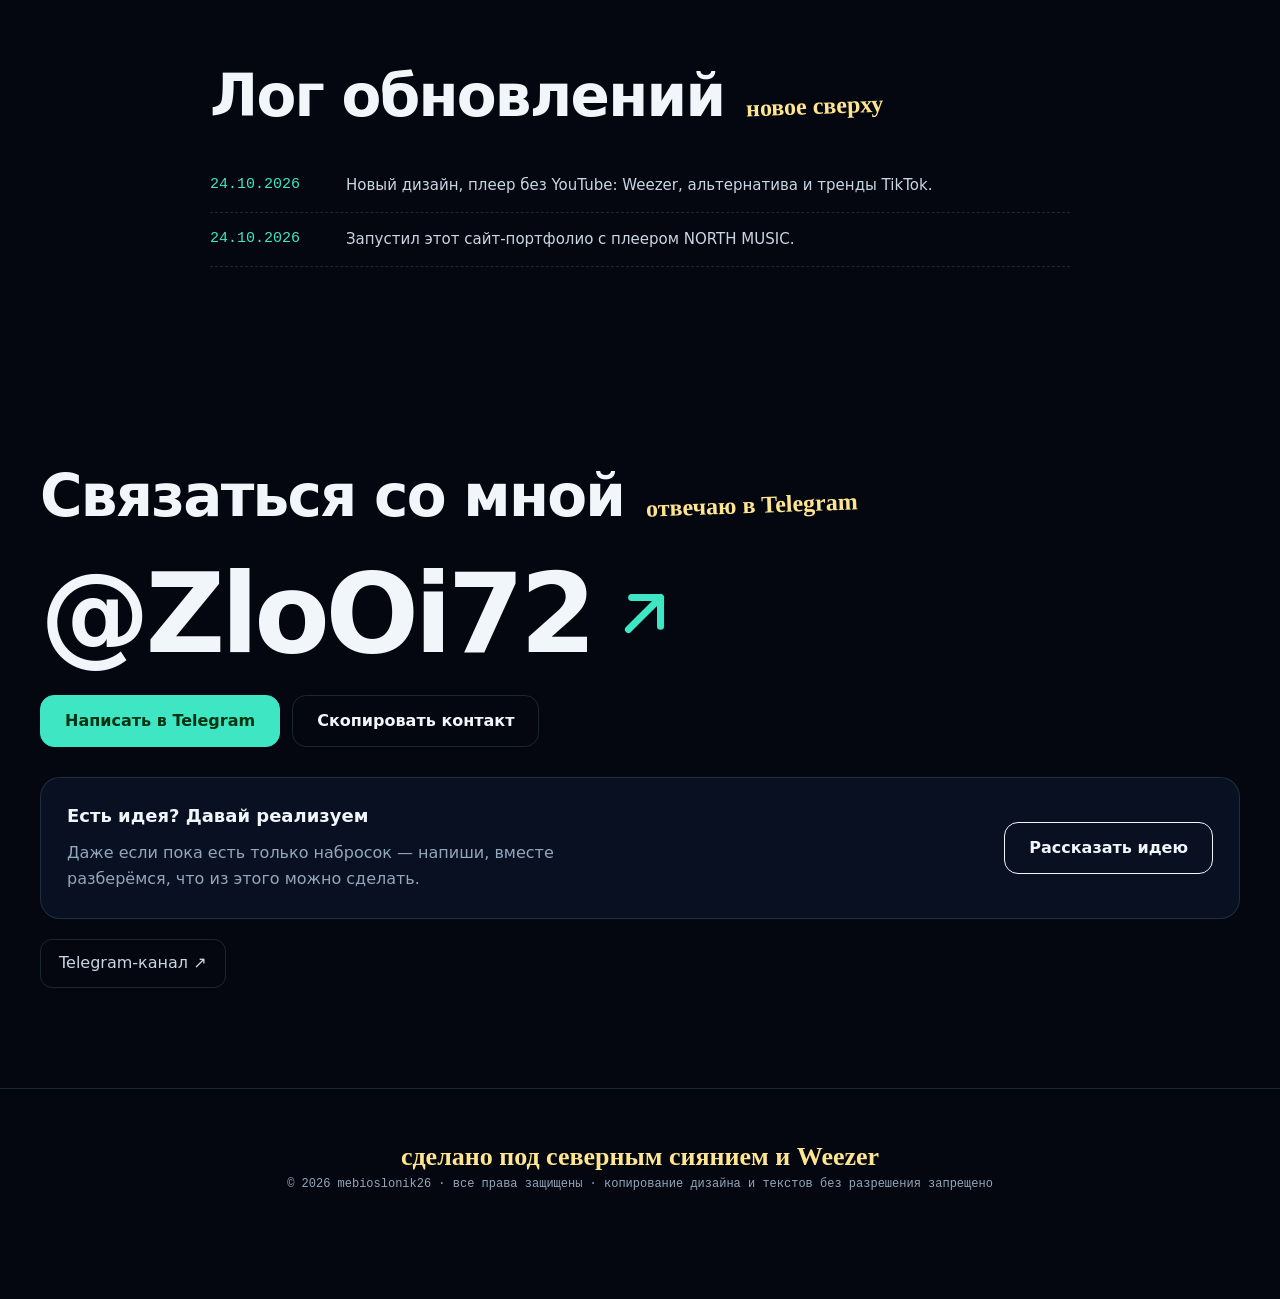
==== commit 59b9c476: "Ник: mebioslonik26 (ME BIOSLONIK26), убрана ссылка на TikTok, новое превью Co-Authored-By: Claude Op" ====
--- a/index.html
+++ b/index.html
@@ -5,13 +5,13 @@
 <meta name="viewport" content="width=device-width, initial-scale=1, viewport-fit=cover">
 <meta http-equiv="Content-Security-Policy" content="default-src 'self'; script-src 'self'; style-src 'self' 'unsafe-inline' https://fonts.googleapis.com; font-src https://fonts.gstatic.com; img-src 'self' data: https://*.mzstatic.com; media-src 'self' https://*.itunes.apple.com https://*.apple.com; connect-src 'self'; frame-src 'self'; object-src 'none'; base-uri 'self'; form-action 'none'">
 <meta name="referrer" content="strict-origin-when-cross-origin">
-<title>mebiolsonik26 — Discord-боты и автоматизация</title>
+<title>mebioslonik26 — Discord-боты и автоматизация</title>
 <meta name="description" content="Создаю Discord-ботов на заказ, автоматизирую задачи и разрабатываю собственные цифровые проекты.">
-<meta name="author" content="mebiolsonik26">
+<meta name="author" content="mebioslonik26">
 <meta name="theme-color" content="#04070f">
 <link rel="canonical" href="https://legusiano.github.io/mebiolsonik26/">
 <meta property="og:type" content="website">
-<meta property="og:title" content="mebiolsonik26 — Discord-боты и автоматизация">
+<meta property="og:title" content="mebioslonik26 — Discord-боты и автоматизация">
 <meta property="og:description" content="Разработка. Автоматизация. Цифровые проекты. Портфолио, услуги и плеер NORTH MUSIC.">
 <meta property="og:image" content="https://legusiano.github.io/mebiolsonik26/assets/img/og.png">
 <meta property="og:url" content="https://legusiano.github.io/mebiolsonik26/">
@@ -34,7 +34,7 @@
 <div class="glow" id="glow" aria-hidden="true"></div>
 
 <header class="top">
-  <a class="brand" href="#hero" aria-label="mebiolsonik26 — наверх"><span class="logo-mark">m26</span><span class="brand-text">mebiolsonik26</span></a>
+  <a class="brand" href="#hero" aria-label="mebioslonik26 — наверх"><span class="logo-mark">m26</span><span class="brand-text">mebioslonik26</span></a>
   <nav class="nav" id="nav" aria-label="Разделы">
     <a href="#music">Музыка</a><a href="#about">Обо мне</a><a href="#works">Работы</a><a href="#updates">Лог</a><a href="#contact">Контакты</a>
   </nav>
@@ -54,7 +54,7 @@
     <div class="hero-grid">
       <div class="hero-main">
         <p class="eyebrow mono"><span class="dot"></span><span id="typing" aria-hidden="true"></span><span class="sr-only" id="typing-static"></span></p>
-        <h1 class="hero-title" id="hero-title" tabindex="-1"><span class="l1">ME</span> <span class="l2">BIOLSONIK<em>26</em></span></h1>
+        <h1 class="hero-title" id="hero-title" tabindex="-1"><span class="l1">ME</span> <span class="l2">BIOSLONIK<em>26</em></span></h1>
         <p class="hand hero-note" aria-hidden="true">привет, это я
           <svg class="arrow" viewBox="0 0 120 60"><path d="M4 8c30 4 60 14 86 38m0 0-3-16m3 16-17-2"/></svg>
         </p>
@@ -219,7 +219,7 @@
 
 <footer class="foot">
   <p class="hand">сделано под северным сиянием и Weezer</p>
-  <p class="mono small">© <span id="year">2026</span> mebiolsonik26 · все права защищены · копирование дизайна и текстов без разрешения запрещено</p>
+  <p class="mono small">© <span id="year">2026</span> mebioslonik26 · все права защищены · копирование дизайна и текстов без разрешения запрещено</p>
 </footer>
 
 <div class="mini" id="mini" hidden>
